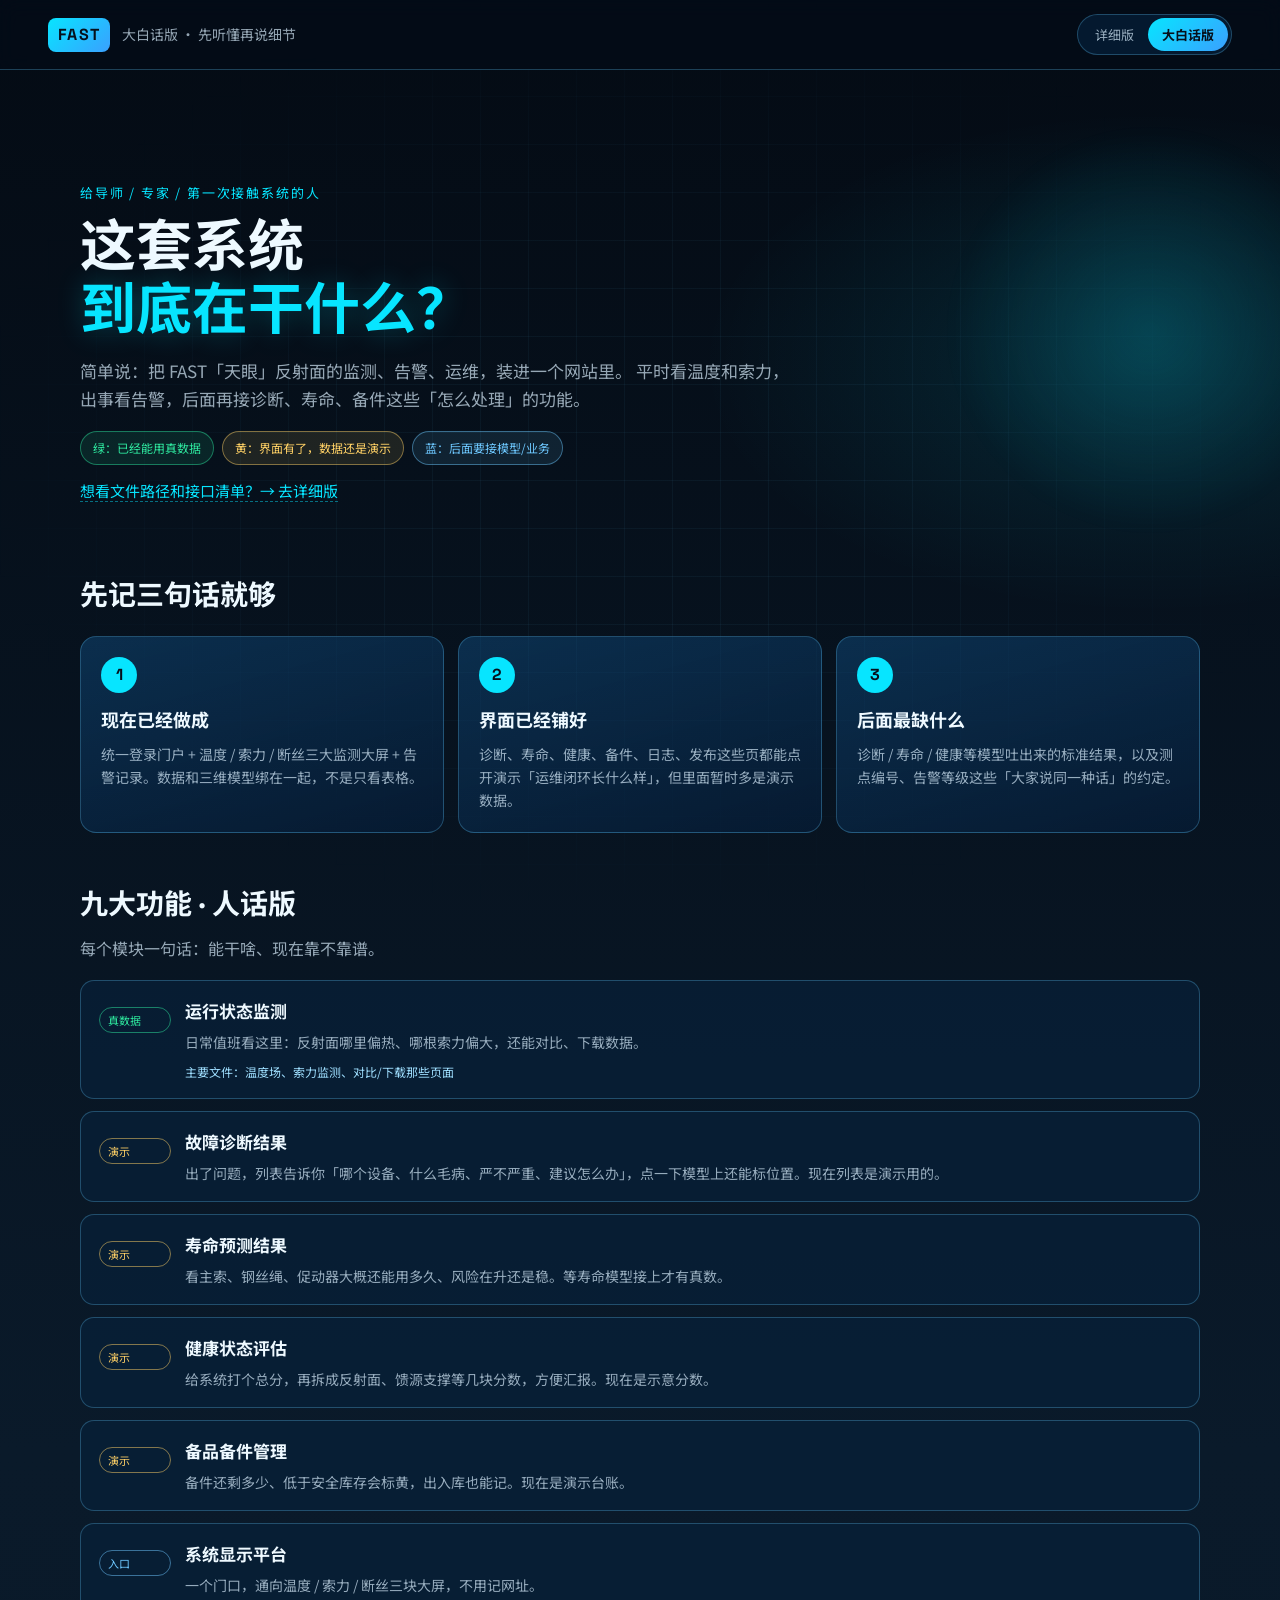
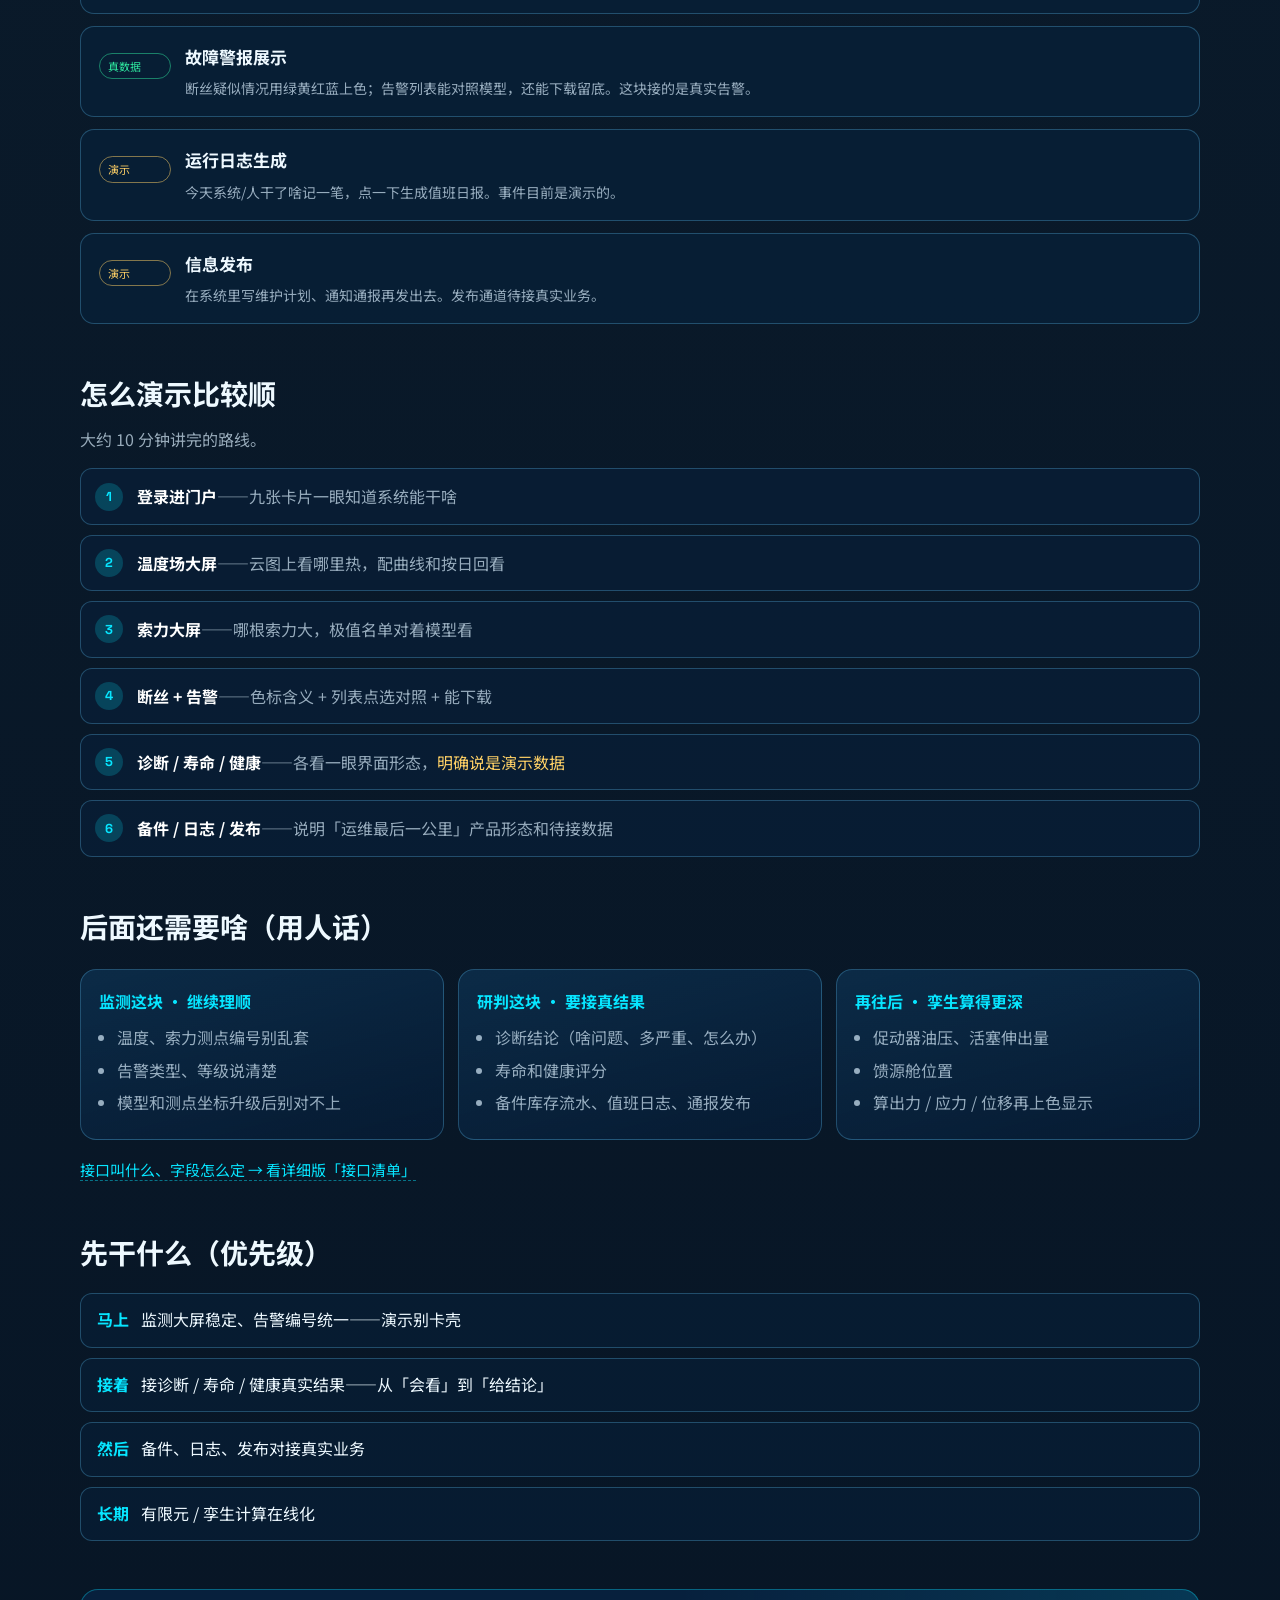
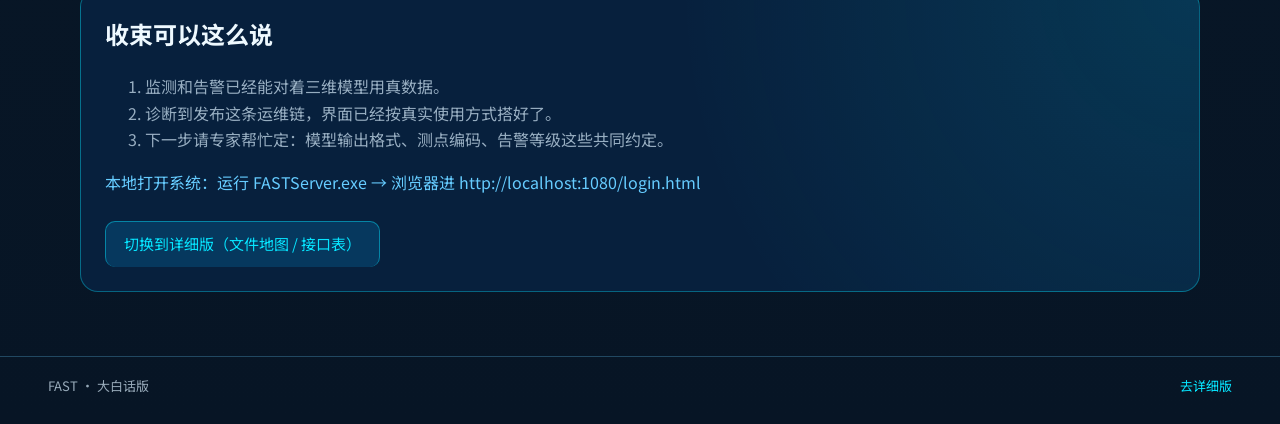
==== plain.html @ cdb6e8ca "Add plain-language guide page with cross-links" ====
<!DOCTYPE html>
<html lang="zh-CN">
<head>
  <meta charset="UTF-8" />
  <meta name="viewport" content="width=device-width, initial-scale=1" />
  <title>FAST系统 · 大白话版</title>
  <meta name="description" content="用大白话讲清楚：这套系统能干什么、哪些是真数据、后面还缺什么" />
  <link rel="preconnect" href="https://fonts.googleapis.com" />
  <link rel="preconnect" href="https://fonts.gstatic.com" crossorigin />
  <link href="https://fonts.googleapis.com/css2?family=Noto+Sans+SC:wght@400;500;700;900&family=Space+Grotesk:wght@500;700&display=swap" rel="stylesheet" />
  <link rel="stylesheet" href="styles.css" />
</head>
<body class="plain-page">
  <div class="bg-grid" aria-hidden="true"></div>
  <div class="bg-glow" aria-hidden="true"></div>

  <header class="top">
    <div class="brand">
      <span class="brand-mark">FAST</span>
      <span class="brand-text">大白话版 · 先听懂再说细节</span>
    </div>
    <div class="version-switch" role="navigation" aria-label="版本切换">
      <a class="vs-btn" href="index.html">详细版</a>
      <a class="vs-btn is-active" href="plain.html">大白话版</a>
    </div>
  </header>

  <main>
    <section class="hero">
      <p class="eyebrow">给导师 / 专家 / 第一次接触系统的人</p>
      <h1>这套系统<span>到底在干什么？</span></h1>
      <p class="lead">
        简单说：把 FAST「天眼」反射面的监测、告警、运维，装进一个网站里。
        平时看温度和索力，出事看告警，后面再接诊断、寿命、备件这些「怎么处理」的功能。
      </p>
      <div class="hero-pills">
        <span class="pill real">绿：已经能用真数据</span>
        <span class="pill demo">黄：界面有了，数据还是演示</span>
        <span class="pill todo">蓝：后面要接模型/业务</span>
      </div>
      <p class="to-detail"><a href="index.html">想看文件路径和接口清单？→ 去详细版</a></p>
    </section>

    <section>
      <div class="sec-head">
        <h2>先记三句话就够</h2>
      </div>
      <div class="plain-steps">
        <article class="plain-card">
          <div class="num">1</div>
          <h3>现在已经做成</h3>
          <p>统一登录门户 + 温度 / 索力 / 断丝三大监测大屏 + 告警记录。数据和三维模型绑在一起，不是只看表格。</p>
        </article>
        <article class="plain-card">
          <div class="num">2</div>
          <h3>界面已经铺好</h3>
          <p>诊断、寿命、健康、备件、日志、发布这些页都能点开演示「运维闭环长什么样」，但里面暂时多是演示数据。</p>
        </article>
        <article class="plain-card">
          <div class="num">3</div>
          <h3>后面最缺什么</h3>
          <p>诊断 / 寿命 / 健康等模型吐出来的标准结果，以及测点编号、告警等级这些「大家说同一种话」的约定。</p>
        </article>
      </div>
    </section>

    <section>
      <div class="sec-head">
        <h2>九大功能 · 人话版</h2>
        <p>每个模块一句话：能干啥、现在靠不靠谱。</p>
      </div>
      <div class="plain-list">
        <div class="plain-row">
          <span class="badge real">真数据</span>
          <div>
            <h3>运行状态监测</h3>
            <p>日常值班看这里：反射面哪里偏热、哪根索力偏大，还能对比、下载数据。</p>
            <p class="hint">主要文件：温度场、索力监测、对比/下载那些页面</p>
          </div>
        </div>
        <div class="plain-row">
          <span class="badge demo">演示</span>
          <div>
            <h3>故障诊断结果</h3>
            <p>出了问题，列表告诉你「哪个设备、什么毛病、严不严重、建议怎么办」，点一下模型上还能标位置。现在列表是演示用的。</p>
          </div>
        </div>
        <div class="plain-row">
          <span class="badge demo">演示</span>
          <div>
            <h3>寿命预测结果</h3>
            <p>看主索、钢丝绳、促动器大概还能用多久、风险在升还是稳。等寿命模型接上才有真数。</p>
          </div>
        </div>
        <div class="plain-row">
          <span class="badge demo">演示</span>
          <div>
            <h3>健康状态评估</h3>
            <p>给系统打个总分，再拆成反射面、馈源支撑等几块分数，方便汇报。现在是示意分数。</p>
          </div>
        </div>
        <div class="plain-row">
          <span class="badge demo">演示</span>
          <div>
            <h3>备品备件管理</h3>
            <p>备件还剩多少、低于安全库存会标黄，出入库也能记。现在是演示台账。</p>
          </div>
        </div>
        <div class="plain-row">
          <span class="badge hub">入口</span>
          <div>
            <h3>系统显示平台</h3>
            <p>一个门口，通向温度 / 索力 / 断丝三块大屏，不用记网址。</p>
          </div>
        </div>
        <div class="plain-row">
          <span class="badge real">真数据</span>
          <div>
            <h3>故障警报展示</h3>
            <p>断丝疑似情况用绿黄红蓝上色；告警列表能对照模型，还能下载留底。这块接的是真实告警。</p>
          </div>
        </div>
        <div class="plain-row">
          <span class="badge demo">演示</span>
          <div>
            <h3>运行日志生成</h3>
            <p>今天系统/人干了啥记一笔，点一下生成值班日报。事件目前是演示的。</p>
          </div>
        </div>
        <div class="plain-row">
          <span class="badge demo">演示</span>
          <div>
            <h3>信息发布</h3>
            <p>在系统里写维护计划、通知通报再发出去。发布通道待接真实业务。</p>
          </div>
        </div>
      </div>
    </section>

    <section>
      <div class="sec-head">
        <h2>怎么演示比较顺</h2>
        <p>大约 10 分钟讲完的路线。</p>
      </div>
      <ol class="plain-flow">
        <li><b>登录进门户</b>——九张卡片一眼知道系统能干啥</li>
        <li><b>温度场大屏</b>——云图上看哪里热，配曲线和按日回看</li>
        <li><b>索力大屏</b>——哪根索力大，极值名单对着模型看</li>
        <li><b>断丝 + 告警</b>——色标含义 + 列表点选对照 + 能下载</li>
        <li><b>诊断 / 寿命 / 健康</b>——各看一眼界面形态，<em>明确说是演示数据</em></li>
        <li><b>备件 / 日志 / 发布</b>——说明「运维最后一公里」产品形态和待接数据</li>
      </ol>
    </section>

    <section>
      <div class="sec-head">
        <h2>后面还需要啥（用人话）</h2>
      </div>
      <div class="triple">
        <article class="card">
          <h3>监测这块 · 继续理顺</h3>
          <ul>
            <li>温度、索力测点编号别乱套</li>
            <li>告警类型、等级说清楚</li>
            <li>模型和测点坐标升级后别对不上</li>
          </ul>
        </article>
        <article class="card">
          <h3>研判这块 · 要接真结果</h3>
          <ul>
            <li>诊断结论（啥问题、多严重、怎么办）</li>
            <li>寿命和健康评分</li>
            <li>备件库存流水、值班日志、通报发布</li>
          </ul>
        </article>
        <article class="card">
          <h3>再往后 · 孪生算得更深</h3>
          <ul>
            <li>促动器油压、活塞伸出量</li>
            <li>馈源舱位置</li>
            <li>算出力 / 应力 / 位移再上色显示</li>
          </ul>
        </article>
      </div>
      <p class="to-detail mid"><a href="index.html#api">接口叫什么、字段怎么定 → 看详细版「接口清单」</a></p>
    </section>

    <section>
      <div class="sec-head">
        <h2>先干什么（优先级）</h2>
      </div>
      <ol class="prio">
        <li><b>马上</b> 监测大屏稳定、告警编号统一——演示别卡壳</li>
        <li><b>接着</b> 接诊断 / 寿命 / 健康真实结果——从「会看」到「给结论」</li>
        <li><b>然后</b> 备件、日志、发布对接真实业务</li>
        <li><b>长期</b> 有限元 / 孪生计算在线化</li>
      </ol>
    </section>

    <section class="closing">
      <h2>收束可以这么说</h2>
      <ol>
        <li>监测和告警已经能对着三维模型用真数据。</li>
        <li>诊断到发布这条运维链，界面已经按真实使用方式搭好了。</li>
        <li>下一步请专家帮忙定：模型输出格式、测点编码、告警等级这些共同约定。</li>
      </ol>
      <p class="foot-note">本地打开系统：运行 FASTServer.exe → 浏览器进 http://localhost:1080/login.html</p>
      <p class="to-detail"><a class="big-link" href="index.html">切换到详细版（文件地图 / 接口表）</a></p>
    </section>
  </main>

  <footer class="site-foot">
    <span>FAST · 大白话版</span>
    <a href="index.html">去详细版</a>
  </footer>
</body>
</html>
---- styles.css ----
:root {
  --bg: #06101c;
  --bg-2: #0a1a2a;
  --panel: rgba(10, 36, 64, 0.72);
  --line: rgba(102, 204, 255, 0.28);
  --cyan: #07e5ff;
  --cyan-dim: #66ccff;
  --title: #eef9ff;
  --muted: rgba(220, 240, 255, 0.68);
  --real: #2ee59d;
  --demo: #ffd166;
  --todo: #6ec8ff;
  --warn: #ff9f43;
  --radius: 16px;
  --font: "Noto Sans SC", "Microsoft YaHei", sans-serif;
  --display: "Space Grotesk", "Noto Sans SC", sans-serif;
}

* { box-sizing: border-box; }
html { scroll-behavior: smooth; }
body {
  margin: 0;
  min-height: 100vh;
  color: var(--title);
  font-family: var(--font);
  background:
    radial-gradient(1200px 600px at 10% -10%, rgba(0, 140, 200, 0.28), transparent 55%),
    radial-gradient(900px 500px at 90% 10%, rgba(7, 229, 255, 0.12), transparent 50%),
    linear-gradient(180deg, #040b14 0%, var(--bg-2) 40%, #071525 100%);
  line-height: 1.65;
}

.bg-grid {
  position: fixed;
  inset: 0;
  pointer-events: none;
  background-image:
    linear-gradient(rgba(102, 204, 255, 0.05) 1px, transparent 1px),
    linear-gradient(90deg, rgba(102, 204, 255, 0.05) 1px, transparent 1px);
  background-size: 48px 48px;
  mask-image: radial-gradient(ellipse at center, black 30%, transparent 75%);
  z-index: 0;
}
.bg-glow {
  position: fixed;
  width: 420px;
  height: 420px;
  right: -80px;
  top: 120px;
  border-radius: 50%;
  background: radial-gradient(circle, rgba(7, 229, 255, 0.16), transparent 68%);
  filter: blur(8px);
  pointer-events: none;
  z-index: 0;
}

.top, main, .site-foot { position: relative; z-index: 1; }

.top {
  display: flex;
  align-items: center;
  justify-content: space-between;
  gap: 16px;
  padding: 14px clamp(16px, 4vw, 48px);
  border-bottom: 1px solid var(--line);
  background: rgba(4, 12, 24, 0.72);
  backdrop-filter: blur(10px);
  position: sticky;
  top: 0;
  z-index: 20;
}
.top-right {
  display: flex;
  flex-direction: column;
  align-items: flex-end;
  gap: 8px;
}
.version-switch {
  display: inline-flex;
  padding: 3px;
  border-radius: 999px;
  border: 1px solid var(--line);
  background: rgba(5, 28, 52, 0.9);
}
.vs-btn {
  text-decoration: none;
  color: var(--muted);
  font-size: 13px;
  padding: 6px 14px;
  border-radius: 999px;
  transition: background 0.15s, color 0.15s;
}
.vs-btn:hover { color: #fff; }
.vs-btn.is-active {
  color: #06101c;
  background: linear-gradient(135deg, #07e5ff, #3aa0ff);
  font-weight: 700;
}
.to-detail {
  margin: 14px 0 0;
  font-size: 15px;
}
.to-detail.mid { margin: 18px 0 0; }
.to-detail a {
  color: var(--cyan);
  text-decoration: none;
  border-bottom: 1px dashed rgba(7, 229, 255, 0.45);
}
.to-detail a:hover { color: #fff; border-bottom-color: #fff; }
.to-detail .big-link {
  display: inline-block;
  margin-top: 12px;
  padding: 10px 18px;
  border-radius: 10px;
  border: 1px solid rgba(7, 229, 255, 0.45);
  background: rgba(7, 118, 181, 0.28);
  border-bottom: none;
}
.site-foot a {
  color: var(--cyan);
  text-decoration: none;
}
.site-foot a:hover { color: #fff; }

/* 大白话版专属 */
.plain-steps {
  display: grid;
  grid-template-columns: repeat(3, minmax(0, 1fr));
  gap: 14px;
  margin-top: 18px;
}
.plain-card {
  padding: 20px;
  border-radius: var(--radius);
  border: 1px solid var(--line);
  background: linear-gradient(165deg, rgba(18, 90, 150, 0.4), rgba(6, 28, 54, 0.75));
}
.plain-card .num {
  width: 36px;
  height: 36px;
  border-radius: 50%;
  display: grid;
  place-items: center;
  font-family: var(--display);
  font-weight: 700;
  color: #06101c;
  background: var(--cyan);
  margin-bottom: 12px;
}
.plain-card h3 { margin: 0 0 8px; font-size: 18px; }
.plain-card p { margin: 0; color: var(--muted); font-size: 14px; }

.plain-list {
  display: grid;
  gap: 12px;
  margin-top: 18px;
}
.plain-row {
  display: grid;
  grid-template-columns: 72px 1fr;
  gap: 14px;
  align-items: start;
  padding: 16px 18px;
  border-radius: 14px;
  border: 1px solid var(--line);
  background: rgba(8, 32, 58, 0.72);
}
.plain-row h3 { margin: 0 0 6px; font-size: 17px; }
.plain-row p { margin: 0; color: var(--muted); font-size: 14px; }
.plain-row .hint {
  margin-top: 8px !important;
  font-size: 12px !important;
  color: #9fdfff !important;
}
.plain-flow {
  margin: 16px 0 0;
  padding: 0;
  list-style: none;
  counter-reset: step;
  display: grid;
  gap: 10px;
}
.plain-flow li {
  position: relative;
  padding: 14px 16px 14px 56px;
  border-radius: 12px;
  border: 1px solid var(--line);
  background: rgba(8, 32, 58, 0.65);
  color: var(--muted);
}
.plain-flow li::before {
  counter-increment: step;
  content: counter(step);
  position: absolute;
  left: 14px;
  top: 50%;
  transform: translateY(-50%);
  width: 28px;
  height: 28px;
  border-radius: 50%;
  display: grid;
  place-items: center;
  background: rgba(7, 229, 255, 0.2);
  color: var(--cyan);
  font-family: var(--display);
  font-weight: 700;
  font-size: 13px;
}
.plain-flow b { color: #fff; }
.plain-flow em { color: var(--demo); font-style: normal; }

@media (max-width: 960px) {
  .plain-steps { grid-template-columns: 1fr; }
  .plain-row { grid-template-columns: 1fr; }
  .top-right { align-items: flex-start; width: 100%; }
}
.brand { display: flex; align-items: baseline; gap: 12px; flex-wrap: wrap; }
.brand-mark {
  font-family: var(--display);
  font-weight: 700;
  letter-spacing: 0.08em;
  color: #06101c;
  background: linear-gradient(135deg, #07e5ff, #3aa0ff);
  padding: 4px 10px;
  border-radius: 8px;
}
.brand-text { color: var(--muted); font-size: 14px; }
.top-nav { display: flex; flex-wrap: wrap; gap: 8px 14px; }
.top-nav a {
  color: var(--cyan-dim);
  text-decoration: none;
  font-size: 14px;
  padding: 4px 0;
  border-bottom: 1px solid transparent;
}
.top-nav a:hover { color: #fff; border-bottom-color: var(--cyan); }

main {
  width: min(1120px, calc(100% - 32px));
  margin: 0 auto;
  padding: 28px 0 64px;
}

.hero {
  padding: 36px 0 20px;
  animation: rise 0.55s ease-out;
}
.eyebrow {
  margin: 0 0 12px;
  color: var(--cyan);
  letter-spacing: 0.14em;
  font-size: 13px;
}
.hero h1 {
  margin: 0;
  font-family: var(--display);
  font-size: clamp(34px, 6vw, 56px);
  line-height: 1.12;
  font-weight: 700;
}
.hero h1 span {
  display: block;
  color: var(--cyan);
  text-shadow: 0 0 28px rgba(7, 229, 255, 0.28);
}
.lead {
  margin: 16px 0 0;
  max-width: 42em;
  color: var(--muted);
  font-size: 17px;
}
.hero-pills { display: flex; flex-wrap: wrap; gap: 8px; margin-top: 18px; }
.pill {
  font-size: 12px;
  padding: 6px 12px;
  border-radius: 999px;
  border: 1px solid;
}
.pill.real { color: var(--real); border-color: rgba(46, 229, 157, 0.45); background: rgba(46, 229, 157, 0.1); }
.pill.demo { color: var(--demo); border-color: rgba(255, 209, 102, 0.45); background: rgba(255, 209, 102, 0.1); }
.pill.todo { color: var(--todo); border-color: rgba(110, 200, 255, 0.45); background: rgba(110, 200, 255, 0.1); }

.stat-row {
  display: grid;
  grid-template-columns: repeat(4, minmax(0, 1fr));
  gap: 12px;
  margin-top: 28px;
}
.stat {
  padding: 16px 18px;
  border-radius: var(--radius);
  border: 1px solid var(--line);
  background: linear-gradient(160deg, rgba(20, 90, 150, 0.4), rgba(6, 28, 54, 0.7));
}
.stat b {
  display: block;
  font-family: var(--display);
  font-size: 24px;
  color: var(--cyan);
}
.stat span { color: var(--muted); font-size: 13px; }

section { margin-top: 48px; scroll-margin-top: 76px; }
.sec-head h2 {
  margin: 0;
  font-size: 28px;
  font-family: var(--display);
}
.sec-head p { margin: 8px 0 0; color: var(--muted); max-width: 52em; }
.sub { margin: 24px 0 12px; color: var(--cyan-dim); font-size: 16px; }

.module-grid {
  display: grid;
  grid-template-columns: repeat(3, minmax(0, 1fr));
  gap: 14px;
  margin-top: 20px;
}
.mod {
  display: block;
  text-decoration: none;
  color: inherit;
  padding: 16px;
  border-radius: var(--radius);
  border: 1px solid var(--line);
  background: var(--panel);
  transition: transform 0.18s, border-color 0.18s, box-shadow 0.18s;
  min-height: 150px;
}
.mod:hover {
  transform: translateY(-3px);
  border-color: rgba(7, 229, 255, 0.55);
  box-shadow: 0 14px 30px rgba(0, 0, 0, 0.28);
}
.mod .idx {
  font-family: var(--display);
  font-size: 12px;
  letter-spacing: 0.12em;
  color: var(--cyan);
}
.mod h3 { margin: 8px 0 6px; font-size: 18px; }
.mod p { margin: 0; color: var(--muted); font-size: 13px; }
.mod .path {
  margin-top: 12px;
  font-size: 12px;
  color: #9fdfff;
  word-break: break-all;
}
.badge {
  display: inline-block;
  margin-top: 10px;
  font-size: 11px;
  padding: 3px 8px;
  border-radius: 999px;
  border: 1px solid;
}
.badge.real { color: var(--real); border-color: rgba(46, 229, 157, 0.5); }
.badge.demo { color: var(--demo); border-color: rgba(255, 209, 102, 0.5); }
.badge.hub { color: var(--todo); border-color: rgba(110, 200, 255, 0.5); }

.table-wrap, .file-table-wrap {
  margin-top: 16px;
  overflow: auto;
  border: 1px solid var(--line);
  border-radius: 14px;
  background: rgba(5, 24, 46, 0.65);
}
table { width: 100%; border-collapse: collapse; font-size: 14px; }
th, td {
  padding: 12px 14px;
  text-align: left;
  border-bottom: 1px solid rgba(102, 204, 255, 0.14);
  vertical-align: top;
}
th { color: var(--cyan-dim); font-weight: 600; white-space: nowrap; }
tr:last-child td { border-bottom: none; }
code {
  font-family: ui-monospace, Consolas, monospace;
  font-size: 0.92em;
  color: #b8f4ff;
  background: rgba(7, 229, 255, 0.08);
  padding: 1px 6px;
  border-radius: 4px;
}
.tag {
  display: inline-block;
  padding: 2px 8px;
  border-radius: 999px;
  font-size: 12px;
  border: 1px solid;
}
.tag.real { color: var(--real); border-color: rgba(46,229,157,.45); }
.tag.warn { color: var(--warn); border-color: rgba(255,159,67,.45); }
.tag.demo { color: var(--demo); border-color: rgba(255,209,102,.45); }

.folder-block { margin-top: 22px; }
.folder-block h3 {
  margin: 0 0 8px;
  font-size: 17px;
  color: #daf9ff;
}

.triple {
  display: grid;
  grid-template-columns: repeat(3, minmax(0, 1fr));
  gap: 14px;
  margin-top: 18px;
}
.card {
  padding: 18px;
  border-radius: var(--radius);
  border: 1px solid var(--line);
  background: linear-gradient(165deg, rgba(18, 80, 130, 0.35), rgba(6, 28, 54, 0.75));
}
.card h3 { margin: 0 0 10px; font-size: 16px; color: var(--cyan); }
.card ul { margin: 0; padding-left: 18px; color: var(--muted); }
.card li { margin: 6px 0; }

.api-grid {
  display: grid;
  grid-template-columns: repeat(2, minmax(0, 1fr));
  gap: 12px;
}
.api-item {
  padding: 14px 16px;
  border-radius: 12px;
  border: 1px solid var(--line);
  background: rgba(8, 32, 58, 0.75);
}
.api-item h4 { margin: 0 0 6px; font-size: 15px; }
.api-item code { display: inline-block; margin: 2px 0; }
.api-item p { margin: 8px 0 0; color: var(--muted); font-size: 13px; }

.callout {
  margin-top: 18px;
  padding: 14px 16px;
  border-left: 3px solid var(--cyan);
  border-radius: 0 10px 10px 0;
  background: rgba(7, 118, 181, 0.18);
  color: var(--muted);
}

.prio {
  margin: 16px 0 0;
  padding: 0;
  list-style: none;
  display: grid;
  gap: 10px;
}
.prio li {
  padding: 12px 16px;
  border-radius: 12px;
  border: 1px solid var(--line);
  background: rgba(8, 32, 58, 0.6);
}
.prio b { color: var(--cyan); margin-right: 8px; font-family: var(--display); }

.closing {
  margin-top: 48px;
  padding: 24px;
  border-radius: 18px;
  border: 1px solid rgba(7, 229, 255, 0.35);
  background:
    radial-gradient(circle at 100% 0%, rgba(7, 229, 255, 0.12), transparent 45%),
    rgba(8, 36, 68, 0.8);
}
.closing h2 { margin-top: 0; }
.closing ol { color: var(--muted); }
.foot-note { color: var(--cyan-dim); margin-bottom: 0; }

.site-foot {
  display: flex;
  justify-content: space-between;
  gap: 12px;
  flex-wrap: wrap;
  padding: 18px clamp(16px, 4vw, 48px) 28px;
  border-top: 1px solid var(--line);
  color: var(--muted);
  font-size: 13px;
}

@keyframes rise {
  from { opacity: 0; transform: translateY(12px); }
  to { opacity: 1; transform: translateY(0); }
}

@media (max-width: 960px) {
  .module-grid, .triple, .stat-row, .api-grid { grid-template-columns: 1fr 1fr; }
  .top { flex-direction: column; align-items: flex-start; }
}
@media (max-width: 640px) {
  .module-grid, .triple, .stat-row, .api-grid { grid-template-columns: 1fr; }
}
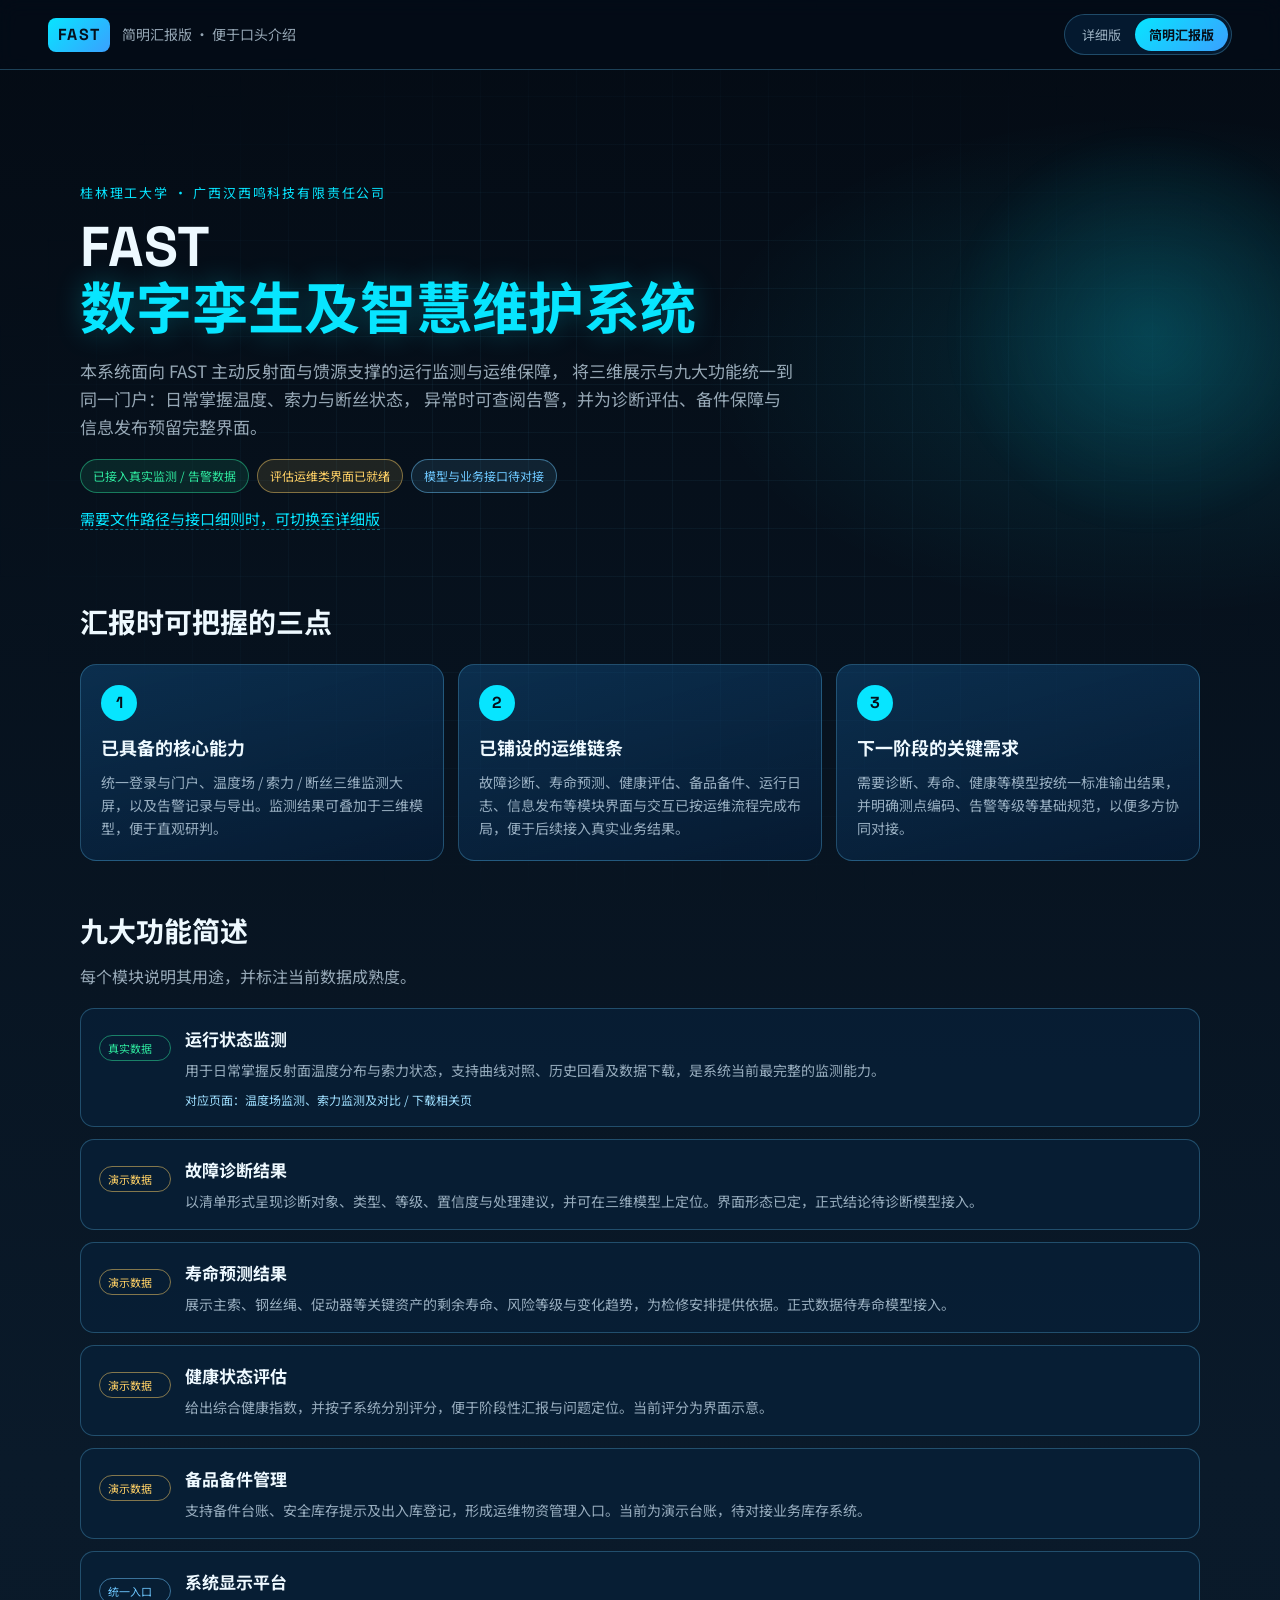
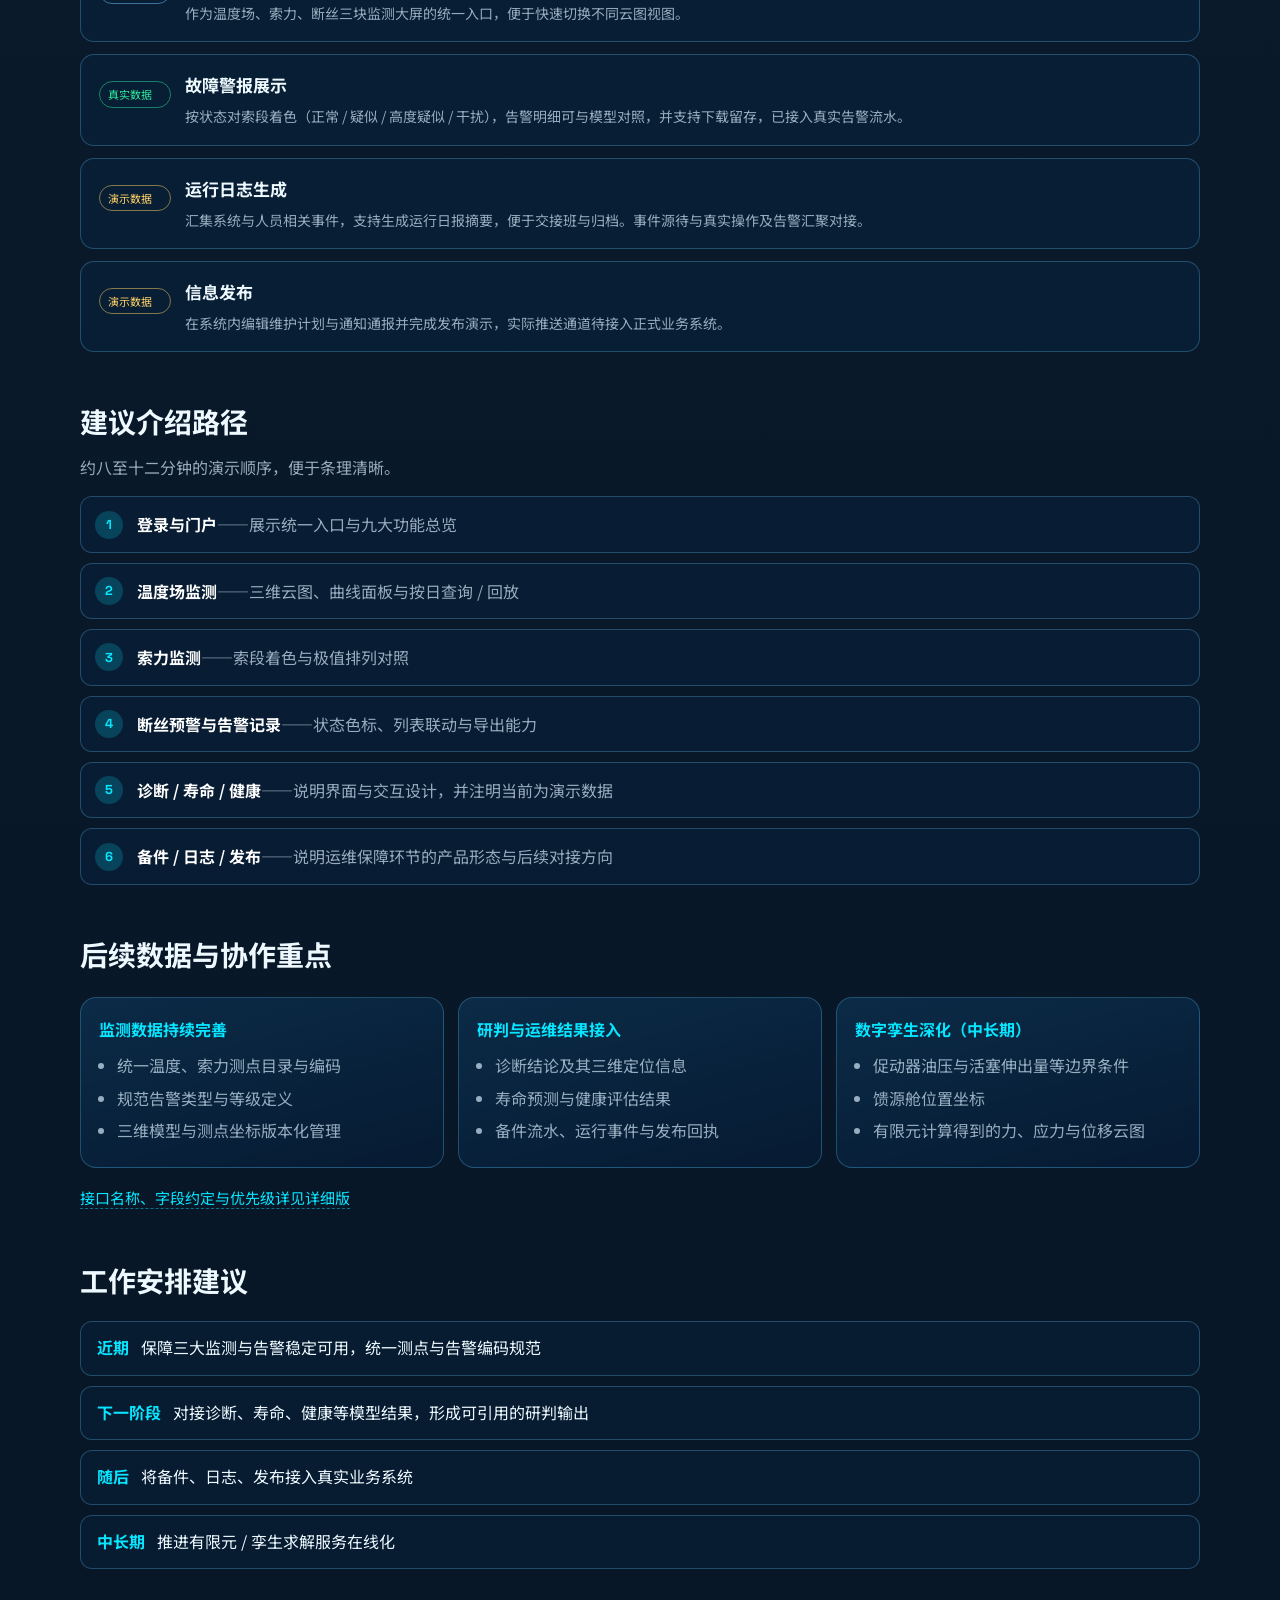
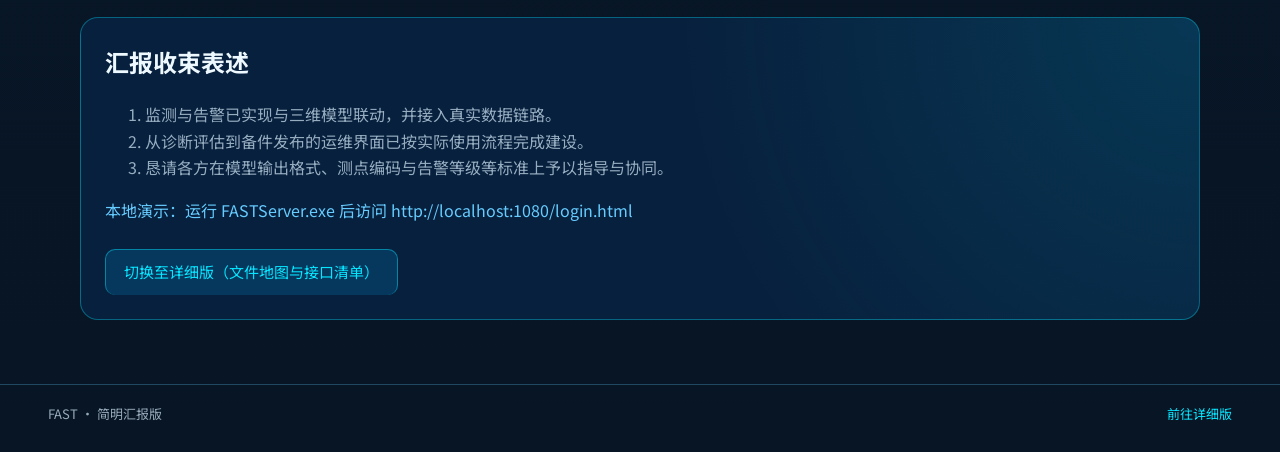
==== commit 8da17d44: "Polish plain page into formal briefing language for leadership" ====
--- a/plain.html
+++ b/plain.html
@@ -3,8 +3,8 @@
 <head>
   <meta charset="UTF-8" />
   <meta name="viewport" content="width=device-width, initial-scale=1" />
-  <title>FAST系统 · 大白话版</title>
-  <meta name="description" content="用大白话讲清楚：这套系统能干什么、哪些是真数据、后面还缺什么" />
+  <title>FAST系统 · 简明汇报版</title>
+  <meta name="description" content="面向汇报的简明说明：系统定位、现有能力、后续需求" />
   <link rel="preconnect" href="https://fonts.googleapis.com" />
   <link rel="preconnect" href="https://fonts.gstatic.com" crossorigin />
   <link href="https://fonts.googleapis.com/css2?family=Noto+Sans+SC:wght@400;500;700;900&family=Space+Grotesk:wght@500;700&display=swap" rel="stylesheet" />
@@ -17,201 +17,202 @@
   <header class="top">
     <div class="brand">
       <span class="brand-mark">FAST</span>
-      <span class="brand-text">大白话版 · 先听懂再说细节</span>
+      <span class="brand-text">简明汇报版 · 便于口头介绍</span>
     </div>
     <div class="version-switch" role="navigation" aria-label="版本切换">
       <a class="vs-btn" href="index.html">详细版</a>
-      <a class="vs-btn is-active" href="plain.html">大白话版</a>
+      <a class="vs-btn is-active" href="plain.html">简明汇报版</a>
     </div>
   </header>
 
   <main>
     <section class="hero">
-      <p class="eyebrow">给导师 / 专家 / 第一次接触系统的人</p>
-      <h1>这套系统<span>到底在干什么？</span></h1>
+      <p class="eyebrow">桂林理工大学 · 广西汉西鸣科技有限责任公司</p>
+      <h1>FAST<span>数字孪生及智慧维护系统</span></h1>
       <p class="lead">
-        简单说：把 FAST「天眼」反射面的监测、告警、运维，装进一个网站里。
-        平时看温度和索力，出事看告警，后面再接诊断、寿命、备件这些「怎么处理」的功能。
+        本系统面向 FAST 主动反射面与馈源支撑的运行监测与运维保障，
+        将三维展示与九大功能统一到同一门户：日常掌握温度、索力与断丝状态，
+        异常时可查阅告警，并为诊断评估、备件保障与信息发布预留完整界面。
       </p>
       <div class="hero-pills">
-        <span class="pill real">绿：已经能用真数据</span>
-        <span class="pill demo">黄：界面有了，数据还是演示</span>
-        <span class="pill todo">蓝：后面要接模型/业务</span>
-      </div>
-      <p class="to-detail"><a href="index.html">想看文件路径和接口清单？→ 去详细版</a></p>
-    </section>
-
-    <section>
-      <div class="sec-head">
-        <h2>先记三句话就够</h2>
+        <span class="pill real">已接入真实监测 / 告警数据</span>
+        <span class="pill demo">评估运维类界面已就绪</span>
+        <span class="pill todo">模型与业务接口待对接</span>
+      </div>
+      <p class="to-detail"><a href="index.html">需要文件路径与接口细则时，可切换至详细版</a></p>
+    </section>
+
+    <section>
+      <div class="sec-head">
+        <h2>汇报时可把握的三点</h2>
       </div>
       <div class="plain-steps">
         <article class="plain-card">
           <div class="num">1</div>
-          <h3>现在已经做成</h3>
-          <p>统一登录门户 + 温度 / 索力 / 断丝三大监测大屏 + 告警记录。数据和三维模型绑在一起，不是只看表格。</p>
+          <h3>已具备的核心能力</h3>
+          <p>统一登录与门户、温度场 / 索力 / 断丝三维监测大屏，以及告警记录与导出。监测结果可叠加于三维模型，便于直观研判。</p>
         </article>
         <article class="plain-card">
           <div class="num">2</div>
-          <h3>界面已经铺好</h3>
-          <p>诊断、寿命、健康、备件、日志、发布这些页都能点开演示「运维闭环长什么样」，但里面暂时多是演示数据。</p>
+          <h3>已铺设的运维链条</h3>
+          <p>故障诊断、寿命预测、健康评估、备品备件、运行日志、信息发布等模块界面与交互已按运维流程完成布局，便于后续接入真实业务结果。</p>
         </article>
         <article class="plain-card">
           <div class="num">3</div>
-          <h3>后面最缺什么</h3>
-          <p>诊断 / 寿命 / 健康等模型吐出来的标准结果，以及测点编号、告警等级这些「大家说同一种话」的约定。</p>
-        </article>
-      </div>
-    </section>
-
-    <section>
-      <div class="sec-head">
-        <h2>九大功能 · 人话版</h2>
-        <p>每个模块一句话：能干啥、现在靠不靠谱。</p>
+          <h3>下一阶段的关键需求</h3>
+          <p>需要诊断、寿命、健康等模型按统一标准输出结果，并明确测点编码、告警等级等基础规范，以便多方协同对接。</p>
+        </article>
+      </div>
+    </section>
+
+    <section>
+      <div class="sec-head">
+        <h2>九大功能简述</h2>
+        <p>每个模块说明其用途，并标注当前数据成熟度。</p>
       </div>
       <div class="plain-list">
         <div class="plain-row">
-          <span class="badge real">真数据</span>
+          <span class="badge real">真实数据</span>
           <div>
             <h3>运行状态监测</h3>
-            <p>日常值班看这里：反射面哪里偏热、哪根索力偏大，还能对比、下载数据。</p>
-            <p class="hint">主要文件：温度场、索力监测、对比/下载那些页面</p>
-          </div>
-        </div>
-        <div class="plain-row">
-          <span class="badge demo">演示</span>
+            <p>用于日常掌握反射面温度分布与索力状态，支持曲线对照、历史回看及数据下载，是系统当前最完整的监测能力。</p>
+            <p class="hint">对应页面：温度场监测、索力监测及对比 / 下载相关页</p>
+          </div>
+        </div>
+        <div class="plain-row">
+          <span class="badge demo">演示数据</span>
           <div>
             <h3>故障诊断结果</h3>
-            <p>出了问题，列表告诉你「哪个设备、什么毛病、严不严重、建议怎么办」，点一下模型上还能标位置。现在列表是演示用的。</p>
-          </div>
-        </div>
-        <div class="plain-row">
-          <span class="badge demo">演示</span>
+            <p>以清单形式呈现诊断对象、类型、等级、置信度与处理建议，并可在三维模型上定位。界面形态已定，正式结论待诊断模型接入。</p>
+          </div>
+        </div>
+        <div class="plain-row">
+          <span class="badge demo">演示数据</span>
           <div>
             <h3>寿命预测结果</h3>
-            <p>看主索、钢丝绳、促动器大概还能用多久、风险在升还是稳。等寿命模型接上才有真数。</p>
-          </div>
-        </div>
-        <div class="plain-row">
-          <span class="badge demo">演示</span>
+            <p>展示主索、钢丝绳、促动器等关键资产的剩余寿命、风险等级与变化趋势，为检修安排提供依据。正式数据待寿命模型接入。</p>
+          </div>
+        </div>
+        <div class="plain-row">
+          <span class="badge demo">演示数据</span>
           <div>
             <h3>健康状态评估</h3>
-            <p>给系统打个总分，再拆成反射面、馈源支撑等几块分数，方便汇报。现在是示意分数。</p>
-          </div>
-        </div>
-        <div class="plain-row">
-          <span class="badge demo">演示</span>
+            <p>给出综合健康指数，并按子系统分别评分，便于阶段性汇报与问题定位。当前评分为界面示意。</p>
+          </div>
+        </div>
+        <div class="plain-row">
+          <span class="badge demo">演示数据</span>
           <div>
             <h3>备品备件管理</h3>
-            <p>备件还剩多少、低于安全库存会标黄，出入库也能记。现在是演示台账。</p>
-          </div>
-        </div>
-        <div class="plain-row">
-          <span class="badge hub">入口</span>
+            <p>支持备件台账、安全库存提示及出入库登记，形成运维物资管理入口。当前为演示台账，待对接业务库存系统。</p>
+          </div>
+        </div>
+        <div class="plain-row">
+          <span class="badge hub">统一入口</span>
           <div>
             <h3>系统显示平台</h3>
-            <p>一个门口，通向温度 / 索力 / 断丝三块大屏，不用记网址。</p>
-          </div>
-        </div>
-        <div class="plain-row">
-          <span class="badge real">真数据</span>
+            <p>作为温度场、索力、断丝三块监测大屏的统一入口，便于快速切换不同云图视图。</p>
+          </div>
+        </div>
+        <div class="plain-row">
+          <span class="badge real">真实数据</span>
           <div>
             <h3>故障警报展示</h3>
-            <p>断丝疑似情况用绿黄红蓝上色；告警列表能对照模型，还能下载留底。这块接的是真实告警。</p>
-          </div>
-        </div>
-        <div class="plain-row">
-          <span class="badge demo">演示</span>
+            <p>按状态对索段着色（正常 / 疑似 / 高度疑似 / 干扰），告警明细可与模型对照，并支持下载留存，已接入真实告警流水。</p>
+          </div>
+        </div>
+        <div class="plain-row">
+          <span class="badge demo">演示数据</span>
           <div>
             <h3>运行日志生成</h3>
-            <p>今天系统/人干了啥记一笔，点一下生成值班日报。事件目前是演示的。</p>
-          </div>
-        </div>
-        <div class="plain-row">
-          <span class="badge demo">演示</span>
+            <p>汇集系统与人员相关事件，支持生成运行日报摘要，便于交接班与归档。事件源待与真实操作及告警汇聚对接。</p>
+          </div>
+        </div>
+        <div class="plain-row">
+          <span class="badge demo">演示数据</span>
           <div>
             <h3>信息发布</h3>
-            <p>在系统里写维护计划、通知通报再发出去。发布通道待接真实业务。</p>
-          </div>
-        </div>
-      </div>
-    </section>
-
-    <section>
-      <div class="sec-head">
-        <h2>怎么演示比较顺</h2>
-        <p>大约 10 分钟讲完的路线。</p>
+            <p>在系统内编辑维护计划与通知通报并完成发布演示，实际推送通道待接入正式业务系统。</p>
+          </div>
+        </div>
+      </div>
+    </section>
+
+    <section>
+      <div class="sec-head">
+        <h2>建议介绍路径</h2>
+        <p>约八至十二分钟的演示顺序，便于条理清晰。</p>
       </div>
       <ol class="plain-flow">
-        <li><b>登录进门户</b>——九张卡片一眼知道系统能干啥</li>
-        <li><b>温度场大屏</b>——云图上看哪里热，配曲线和按日回看</li>
-        <li><b>索力大屏</b>——哪根索力大，极值名单对着模型看</li>
-        <li><b>断丝 + 告警</b>——色标含义 + 列表点选对照 + 能下载</li>
-        <li><b>诊断 / 寿命 / 健康</b>——各看一眼界面形态，<em>明确说是演示数据</em></li>
-        <li><b>备件 / 日志 / 发布</b>——说明「运维最后一公里」产品形态和待接数据</li>
+        <li><b>登录与门户</b>——展示统一入口与九大功能总览</li>
+        <li><b>温度场监测</b>——三维云图、曲线面板与按日查询 / 回放</li>
+        <li><b>索力监测</b>——索段着色与极值排列对照</li>
+        <li><b>断丝预警与告警记录</b>——状态色标、列表联动与导出能力</li>
+        <li><b>诊断 / 寿命 / 健康</b>——说明界面与交互设计，并注明当前为演示数据</li>
+        <li><b>备件 / 日志 / 发布</b>——说明运维保障环节的产品形态与后续对接方向</li>
       </ol>
     </section>
 
     <section>
       <div class="sec-head">
-        <h2>后面还需要啥（用人话）</h2>
+        <h2>后续数据与协作重点</h2>
       </div>
       <div class="triple">
         <article class="card">
-          <h3>监测这块 · 继续理顺</h3>
+          <h3>监测数据持续完善</h3>
           <ul>
-            <li>温度、索力测点编号别乱套</li>
-            <li>告警类型、等级说清楚</li>
-            <li>模型和测点坐标升级后别对不上</li>
+            <li>统一温度、索力测点目录与编码</li>
+            <li>规范告警类型与等级定义</li>
+            <li>三维模型与测点坐标版本化管理</li>
           </ul>
         </article>
         <article class="card">
-          <h3>研判这块 · 要接真结果</h3>
+          <h3>研判与运维结果接入</h3>
           <ul>
-            <li>诊断结论（啥问题、多严重、怎么办）</li>
-            <li>寿命和健康评分</li>
-            <li>备件库存流水、值班日志、通报发布</li>
+            <li>诊断结论及其三维定位信息</li>
+            <li>寿命预测与健康评估结果</li>
+            <li>备件流水、运行事件与发布回执</li>
           </ul>
         </article>
         <article class="card">
-          <h3>再往后 · 孪生算得更深</h3>
+          <h3>数字孪生深化（中长期）</h3>
           <ul>
-            <li>促动器油压、活塞伸出量</li>
-            <li>馈源舱位置</li>
-            <li>算出力 / 应力 / 位移再上色显示</li>
+            <li>促动器油压与活塞伸出量等边界条件</li>
+            <li>馈源舱位置坐标</li>
+            <li>有限元计算得到的力、应力与位移云图</li>
           </ul>
         </article>
       </div>
-      <p class="to-detail mid"><a href="index.html#api">接口叫什么、字段怎么定 → 看详细版「接口清单」</a></p>
-    </section>
-
-    <section>
-      <div class="sec-head">
-        <h2>先干什么（优先级）</h2>
+      <p class="to-detail mid"><a href="index.html#api">接口名称、字段约定与优先级详见详细版</a></p>
+    </section>
+
+    <section>
+      <div class="sec-head">
+        <h2>工作安排建议</h2>
       </div>
       <ol class="prio">
-        <li><b>马上</b> 监测大屏稳定、告警编号统一——演示别卡壳</li>
-        <li><b>接着</b> 接诊断 / 寿命 / 健康真实结果——从「会看」到「给结论」</li>
-        <li><b>然后</b> 备件、日志、发布对接真实业务</li>
-        <li><b>长期</b> 有限元 / 孪生计算在线化</li>
+        <li><b>近期</b> 保障三大监测与告警稳定可用，统一测点与告警编码规范</li>
+        <li><b>下一阶段</b> 对接诊断、寿命、健康等模型结果，形成可引用的研判输出</li>
+        <li><b>随后</b> 将备件、日志、发布接入真实业务系统</li>
+        <li><b>中长期</b> 推进有限元 / 孪生求解服务在线化</li>
       </ol>
     </section>
 
     <section class="closing">
-      <h2>收束可以这么说</h2>
+      <h2>汇报收束表述</h2>
       <ol>
-        <li>监测和告警已经能对着三维模型用真数据。</li>
-        <li>诊断到发布这条运维链，界面已经按真实使用方式搭好了。</li>
-        <li>下一步请专家帮忙定：模型输出格式、测点编码、告警等级这些共同约定。</li>
+        <li>监测与告警已实现与三维模型联动，并接入真实数据链路。</li>
+        <li>从诊断评估到备件发布的运维界面已按实际使用流程完成建设。</li>
+        <li>恳请各方在模型输出格式、测点编码与告警等级等标准上予以指导与协同。</li>
       </ol>
-      <p class="foot-note">本地打开系统：运行 FASTServer.exe → 浏览器进 http://localhost:1080/login.html</p>
-      <p class="to-detail"><a class="big-link" href="index.html">切换到详细版（文件地图 / 接口表）</a></p>
+      <p class="foot-note">本地演示：运行 FASTServer.exe 后访问 http://localhost:1080/login.html</p>
+      <p class="to-detail"><a class="big-link" href="index.html">切换至详细版（文件地图与接口清单）</a></p>
     </section>
   </main>
 
   <footer class="site-foot">
-    <span>FAST · 大白话版</span>
-    <a href="index.html">去详细版</a>
+    <span>FAST · 简明汇报版</span>
+    <a href="index.html">前往详细版</a>
   </footer>
 </body>
 </html>
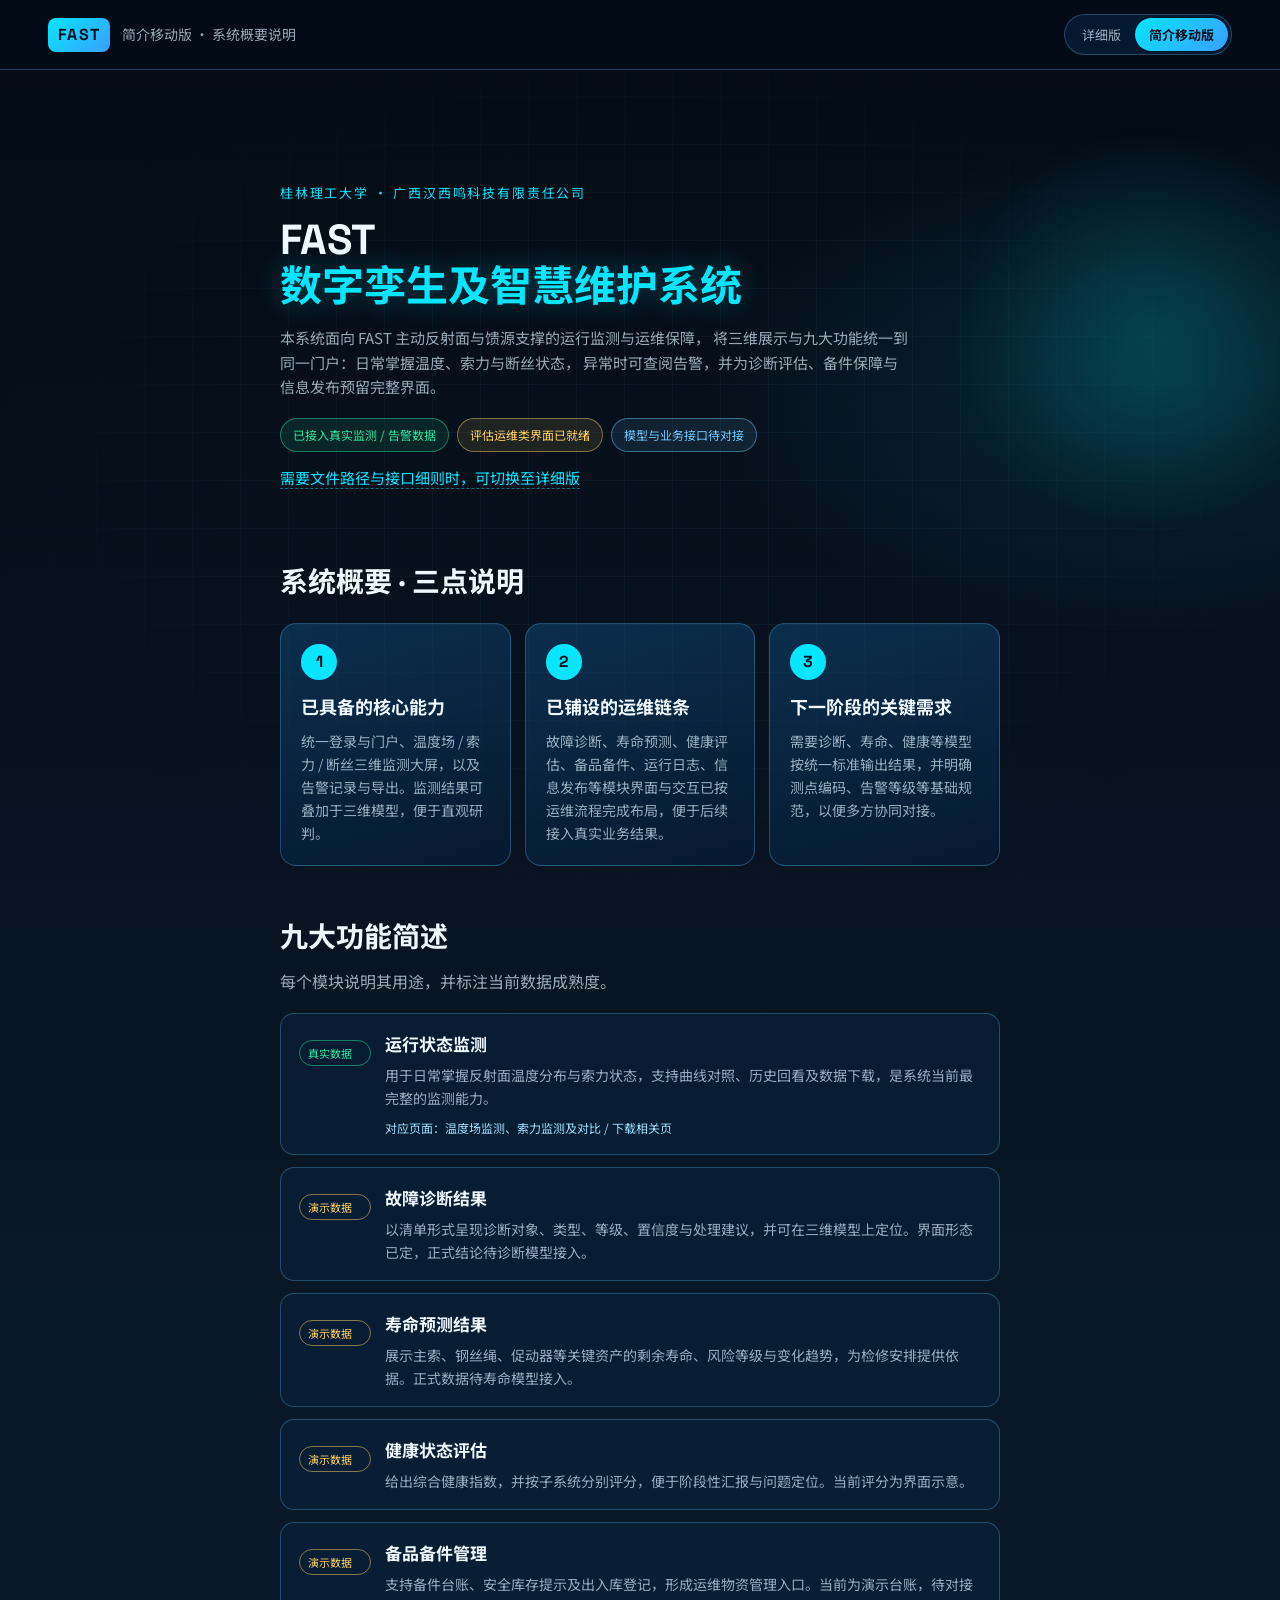
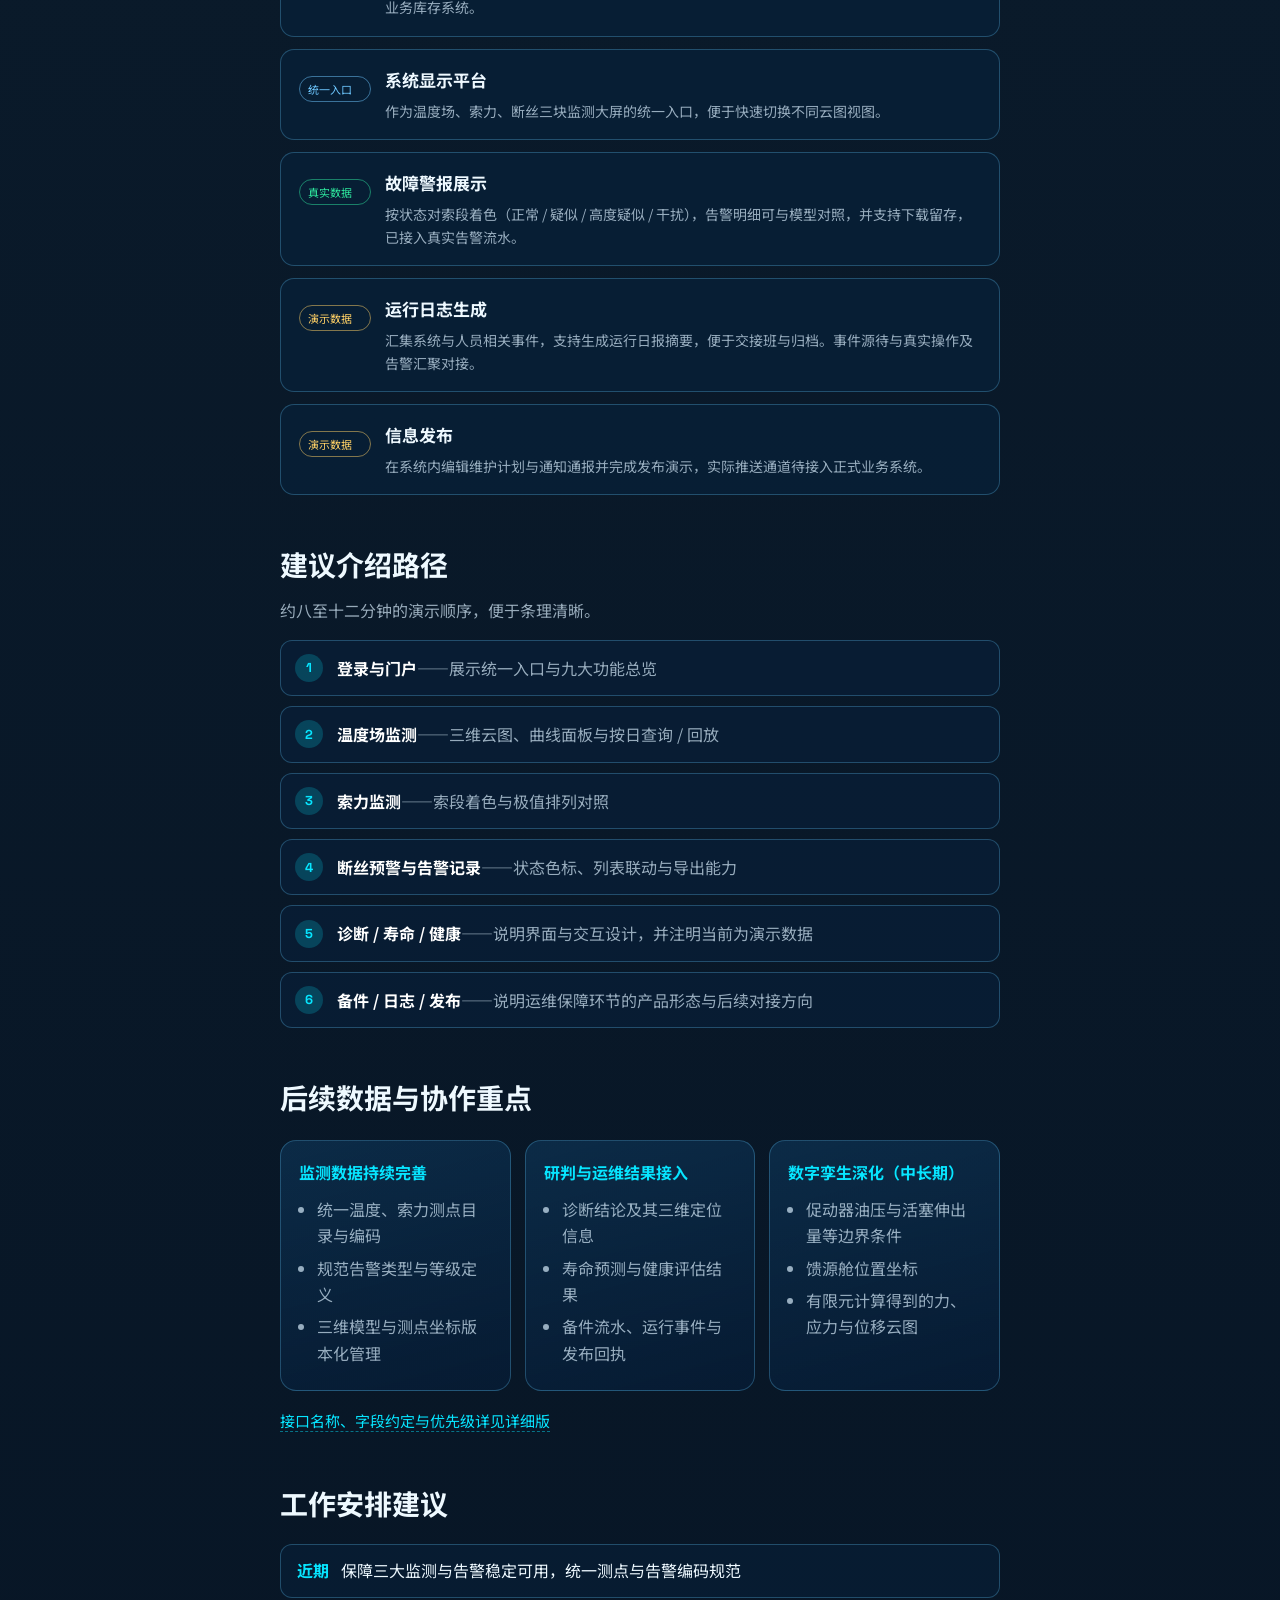
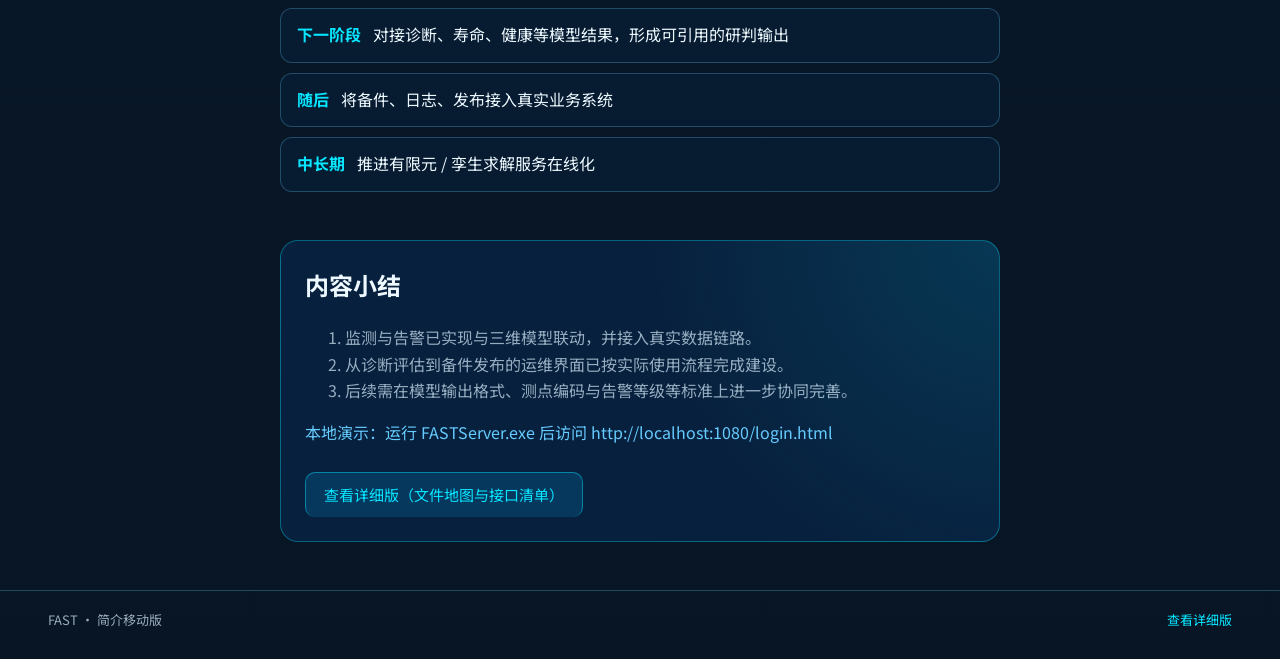
==== commit f91992f4: "Rename to mobile brief edition and polish wording" ====
--- a/plain.html
+++ b/plain.html
@@ -3,8 +3,8 @@
 <head>
   <meta charset="UTF-8" />
   <meta name="viewport" content="width=device-width, initial-scale=1" />
-  <title>FAST系统 · 简明汇报版</title>
-  <meta name="description" content="面向汇报的简明说明：系统定位、现有能力、后续需求" />
+  <title>FAST系统 · 简介移动版</title>
+  <meta name="description" content="系统简介（移动端友好）：定位、现有能力、后续需求" />
   <link rel="preconnect" href="https://fonts.googleapis.com" />
   <link rel="preconnect" href="https://fonts.gstatic.com" crossorigin />
   <link href="https://fonts.googleapis.com/css2?family=Noto+Sans+SC:wght@400;500;700;900&family=Space+Grotesk:wght@500;700&display=swap" rel="stylesheet" />
@@ -17,11 +17,11 @@
   <header class="top">
     <div class="brand">
       <span class="brand-mark">FAST</span>
-      <span class="brand-text">简明汇报版 · 便于口头介绍</span>
+      <span class="brand-text">简介移动版 · 系统概要说明</span>
     </div>
     <div class="version-switch" role="navigation" aria-label="版本切换">
       <a class="vs-btn" href="index.html">详细版</a>
-      <a class="vs-btn is-active" href="plain.html">简明汇报版</a>
+      <a class="vs-btn is-active" href="plain.html">简介移动版</a>
     </div>
   </header>
 
@@ -44,7 +44,7 @@
 
     <section>
       <div class="sec-head">
-        <h2>汇报时可把握的三点</h2>
+        <h2>系统概要 · 三点说明</h2>
       </div>
       <div class="plain-steps">
         <article class="plain-card">
@@ -199,20 +199,20 @@
     </section>
 
     <section class="closing">
-      <h2>汇报收束表述</h2>
+      <h2>内容小结</h2>
       <ol>
         <li>监测与告警已实现与三维模型联动，并接入真实数据链路。</li>
         <li>从诊断评估到备件发布的运维界面已按实际使用流程完成建设。</li>
-        <li>恳请各方在模型输出格式、测点编码与告警等级等标准上予以指导与协同。</li>
+        <li>后续需在模型输出格式、测点编码与告警等级等标准上进一步协同完善。</li>
       </ol>
       <p class="foot-note">本地演示：运行 FASTServer.exe 后访问 http://localhost:1080/login.html</p>
-      <p class="to-detail"><a class="big-link" href="index.html">切换至详细版（文件地图与接口清单）</a></p>
+      <p class="to-detail"><a class="big-link" href="index.html">查看详细版（文件地图与接口清单）</a></p>
     </section>
   </main>
 
   <footer class="site-foot">
-    <span>FAST · 简明汇报版</span>
-    <a href="index.html">前往详细版</a>
+    <span>FAST · 简介移动版</span>
+    <a href="index.html">查看详细版</a>
   </footer>
 </body>
 </html>
--- a/styles.css
+++ b/styles.css
@@ -122,7 +122,18 @@
 }
 .site-foot a:hover { color: #fff; }
 
-/* 大白话版专属 */
+/* 简介移动版专属 */
+body.plain-page main {
+  width: min(720px, calc(100% - 28px));
+  padding-bottom: 48px;
+}
+body.plain-page .hero h1 {
+  font-size: clamp(28px, 8vw, 42px);
+}
+body.plain-page .lead {
+  font-size: 15px;
+}
+body.plain-page .top-nav { display: none; }
 .plain-steps {
   display: grid;
   grid-template-columns: repeat(3, minmax(0, 1fr));
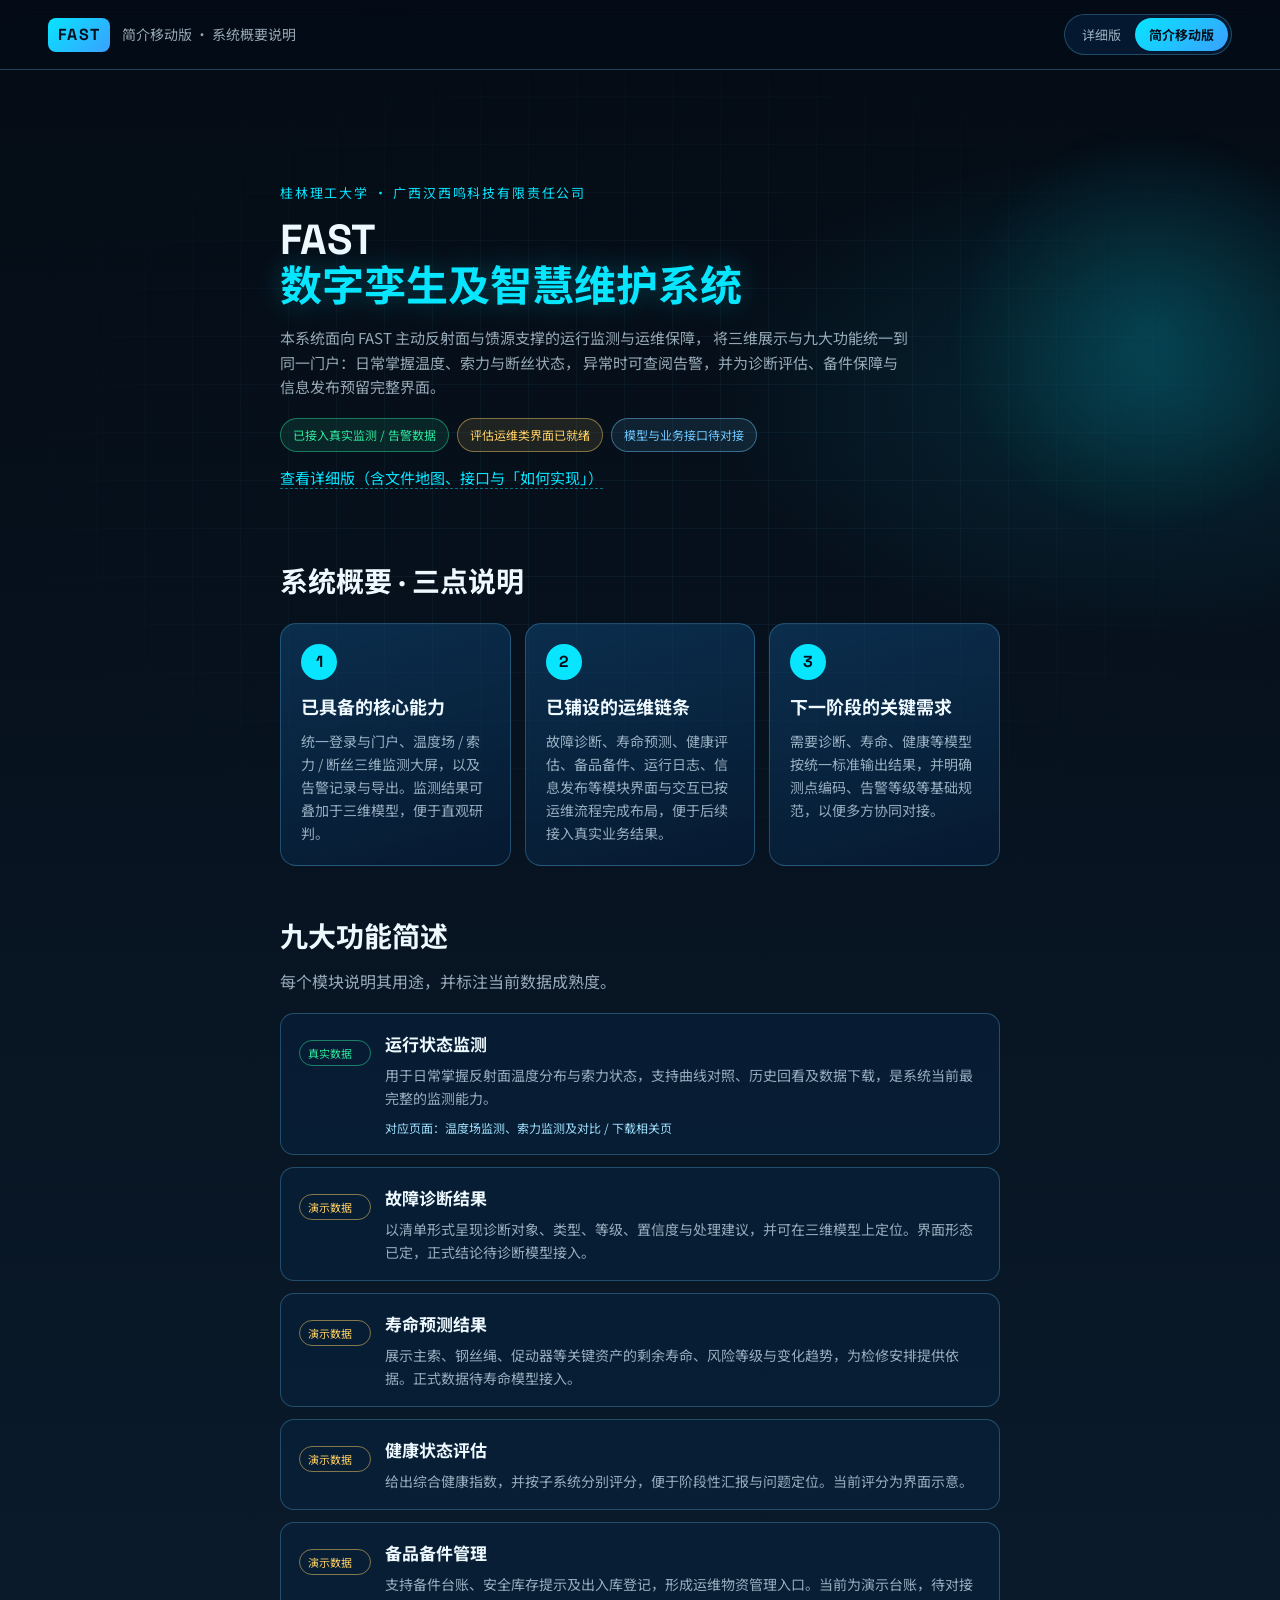
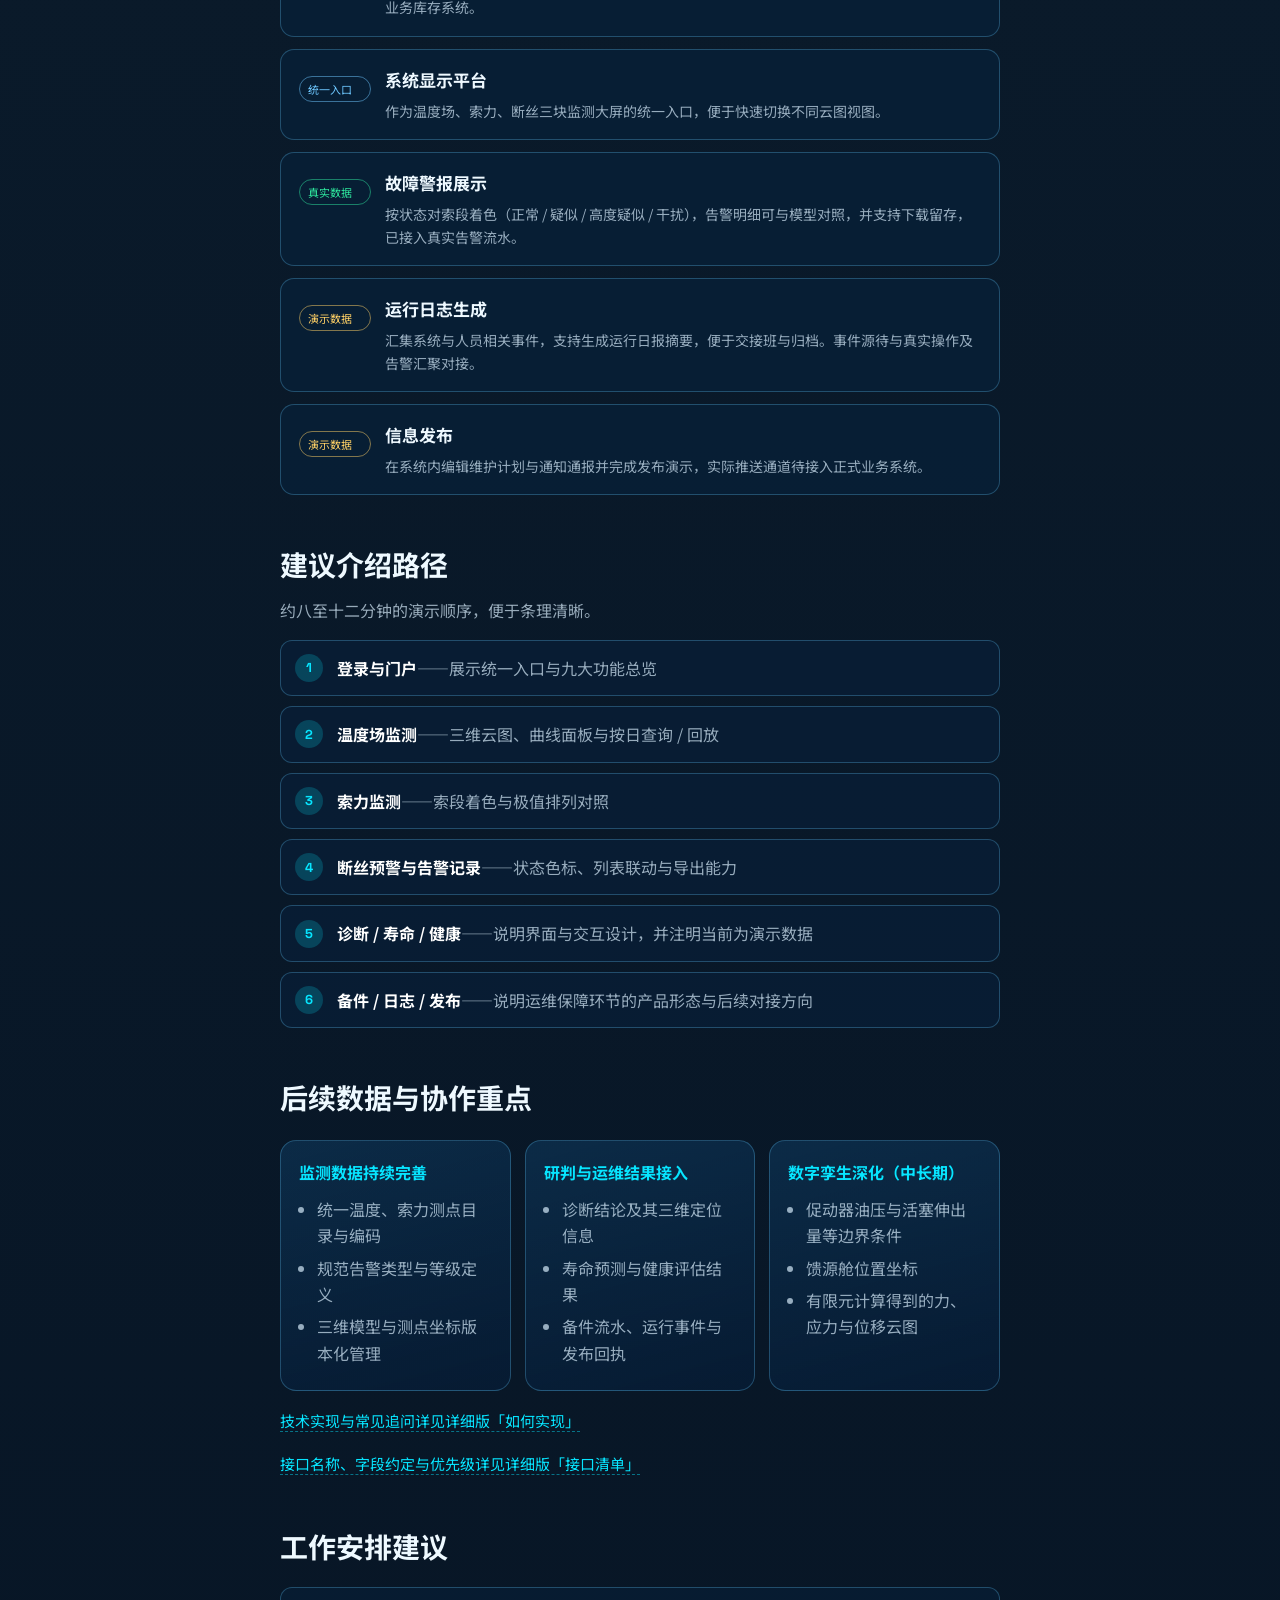
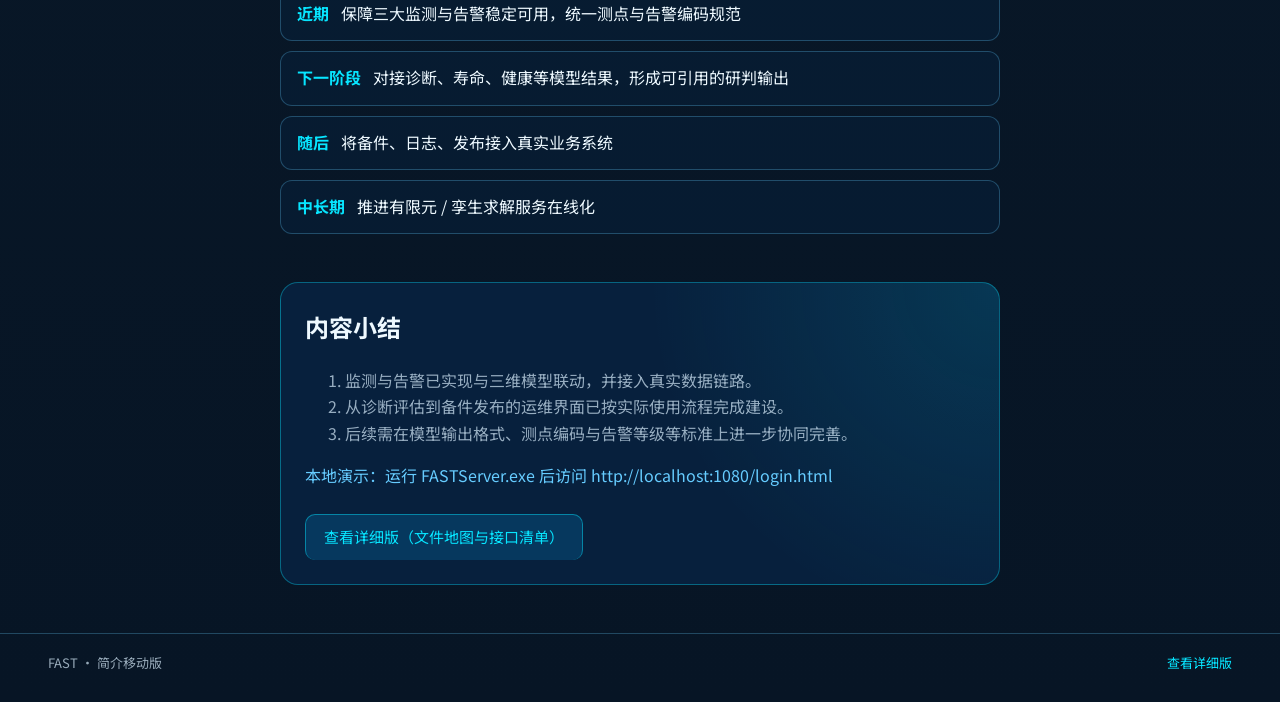
==== commit 4d40db53: "Add how-it-works section for expert Q and A on detail page" ====
--- a/plain.html
+++ b/plain.html
@@ -39,7 +39,7 @@
         <span class="pill demo">评估运维类界面已就绪</span>
         <span class="pill todo">模型与业务接口待对接</span>
       </div>
-      <p class="to-detail"><a href="index.html">需要文件路径与接口细则时，可切换至详细版</a></p>
+      <p class="to-detail"><a href="index.html">查看详细版（含文件地图、接口与「如何实现」）</a></p>
     </section>
 
     <section>
@@ -183,7 +183,8 @@
           </ul>
         </article>
       </div>
-      <p class="to-detail mid"><a href="index.html#api">接口名称、字段约定与优先级详见详细版</a></p>
+      <p class="to-detail mid"><a href="index.html#how">技术实现与常见追问详见详细版「如何实现」</a></p>
+      <p class="to-detail mid"><a href="index.html#api">接口名称、字段约定与优先级详见详细版「接口清单」</a></p>
     </section>
 
     <section>
--- a/styles.css
+++ b/styles.css
@@ -450,6 +450,93 @@
   color: var(--muted);
 }
 
+.arch-box {
+  margin-top: 18px;
+  padding: 18px 20px;
+  border-radius: var(--radius);
+  border: 1px solid rgba(7, 229, 255, 0.35);
+  background:
+    radial-gradient(circle at 0% 0%, rgba(7, 229, 255, 0.12), transparent 50%),
+    rgba(8, 36, 68, 0.75);
+}
+.arch-box h3 { margin: 0 0 8px; color: var(--cyan); font-size: 16px; }
+.arch-box > p { margin: 0; color: var(--muted); }
+.arch-flow {
+  display: flex;
+  flex-wrap: wrap;
+  gap: 8px;
+  align-items: center;
+  margin-top: 14px;
+}
+.arch-flow > span:not(.arrow) {
+  padding: 8px 12px;
+  border-radius: 10px;
+  border: 1px solid var(--line);
+  background: rgba(5, 28, 52, 0.9);
+  font-size: 13px;
+}
+.arch-flow .arrow { color: var(--cyan); font-family: var(--display); }
+
+.howto-grid {
+  display: grid;
+  grid-template-columns: repeat(2, minmax(0, 1fr));
+  gap: 14px;
+  margin-top: 16px;
+}
+.howto-card {
+  padding: 16px 18px;
+  border-radius: var(--radius);
+  border: 1px solid var(--line);
+  background: rgba(8, 32, 58, 0.75);
+}
+.howto-card h3 { margin: 0 0 10px; font-size: 16px; }
+.howto-card p { margin: 0 0 8px; color: var(--muted); font-size: 13.5px; }
+.howto-card p:last-child { margin-bottom: 0; }
+.howto-card .q {
+  margin-top: 10px;
+  padding-top: 10px;
+  border-top: 1px dashed rgba(102, 204, 255, 0.22);
+  color: rgba(220, 240, 255, 0.78);
+}
+.howto-card b { color: #daf9ff; }
+
+.qa-block {
+  margin-top: 20px;
+  padding: 16px 18px;
+  border-radius: var(--radius);
+  border: 1px solid var(--line);
+  background: rgba(5, 24, 46, 0.7);
+}
+.qa-block h3 { margin: 0 0 12px; font-size: 16px; color: var(--cyan-dim); }
+.qa-block details {
+  border-bottom: 1px solid rgba(102, 204, 255, 0.12);
+  padding: 10px 0;
+}
+.qa-block details:last-child { border-bottom: none; }
+.qa-block summary {
+  cursor: pointer;
+  color: #eef9ff;
+  font-weight: 600;
+  list-style: none;
+}
+.qa-block summary::-webkit-details-marker { display: none; }
+.qa-block summary::before {
+  content: "+ ";
+  color: var(--cyan);
+  font-family: var(--display);
+}
+.qa-block details[open] summary::before { content: "− "; }
+.qa-block details p {
+  margin: 8px 0 4px;
+  color: var(--muted);
+  font-size: 14px;
+  padding-left: 18px;
+}
+
+@media (max-width: 960px) {
+  .howto-grid { grid-template-columns: 1fr; }
+}
+
 .prio {
   margin: 16px 0 0;
   padding: 0;
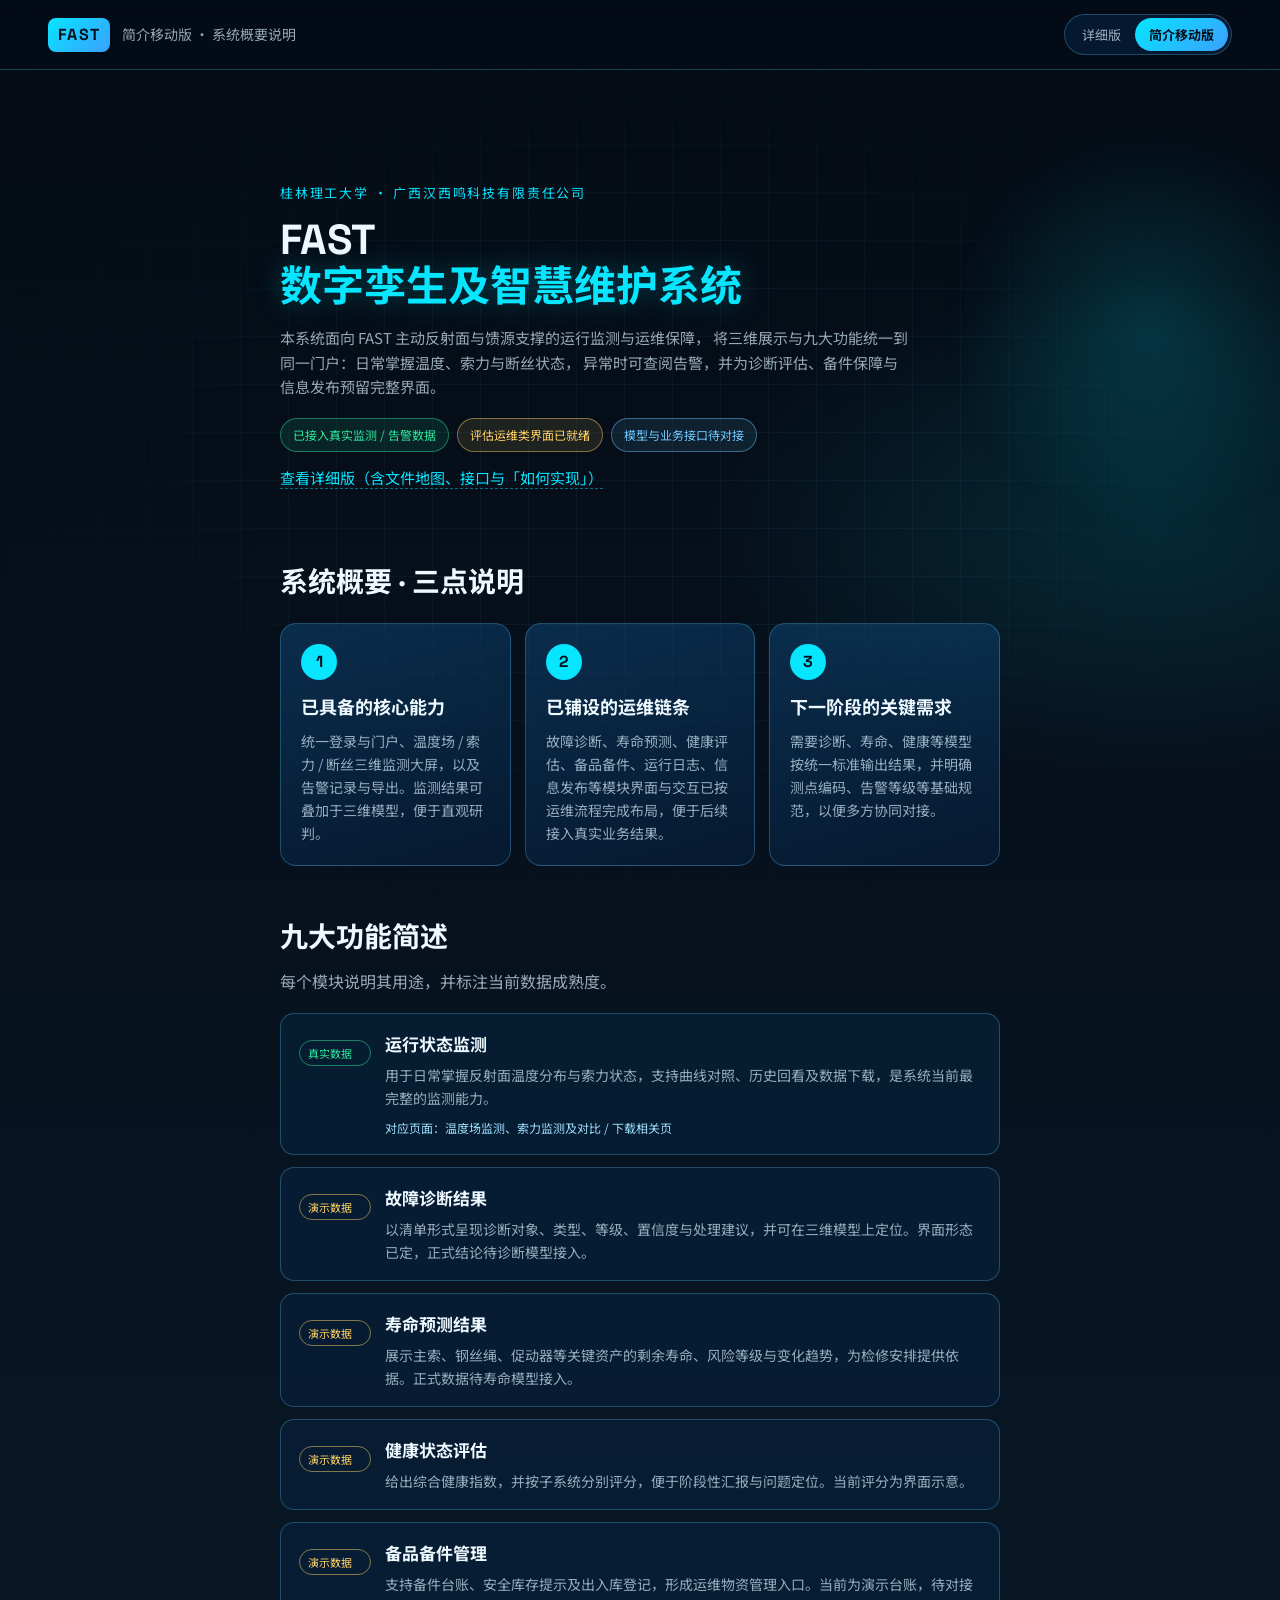
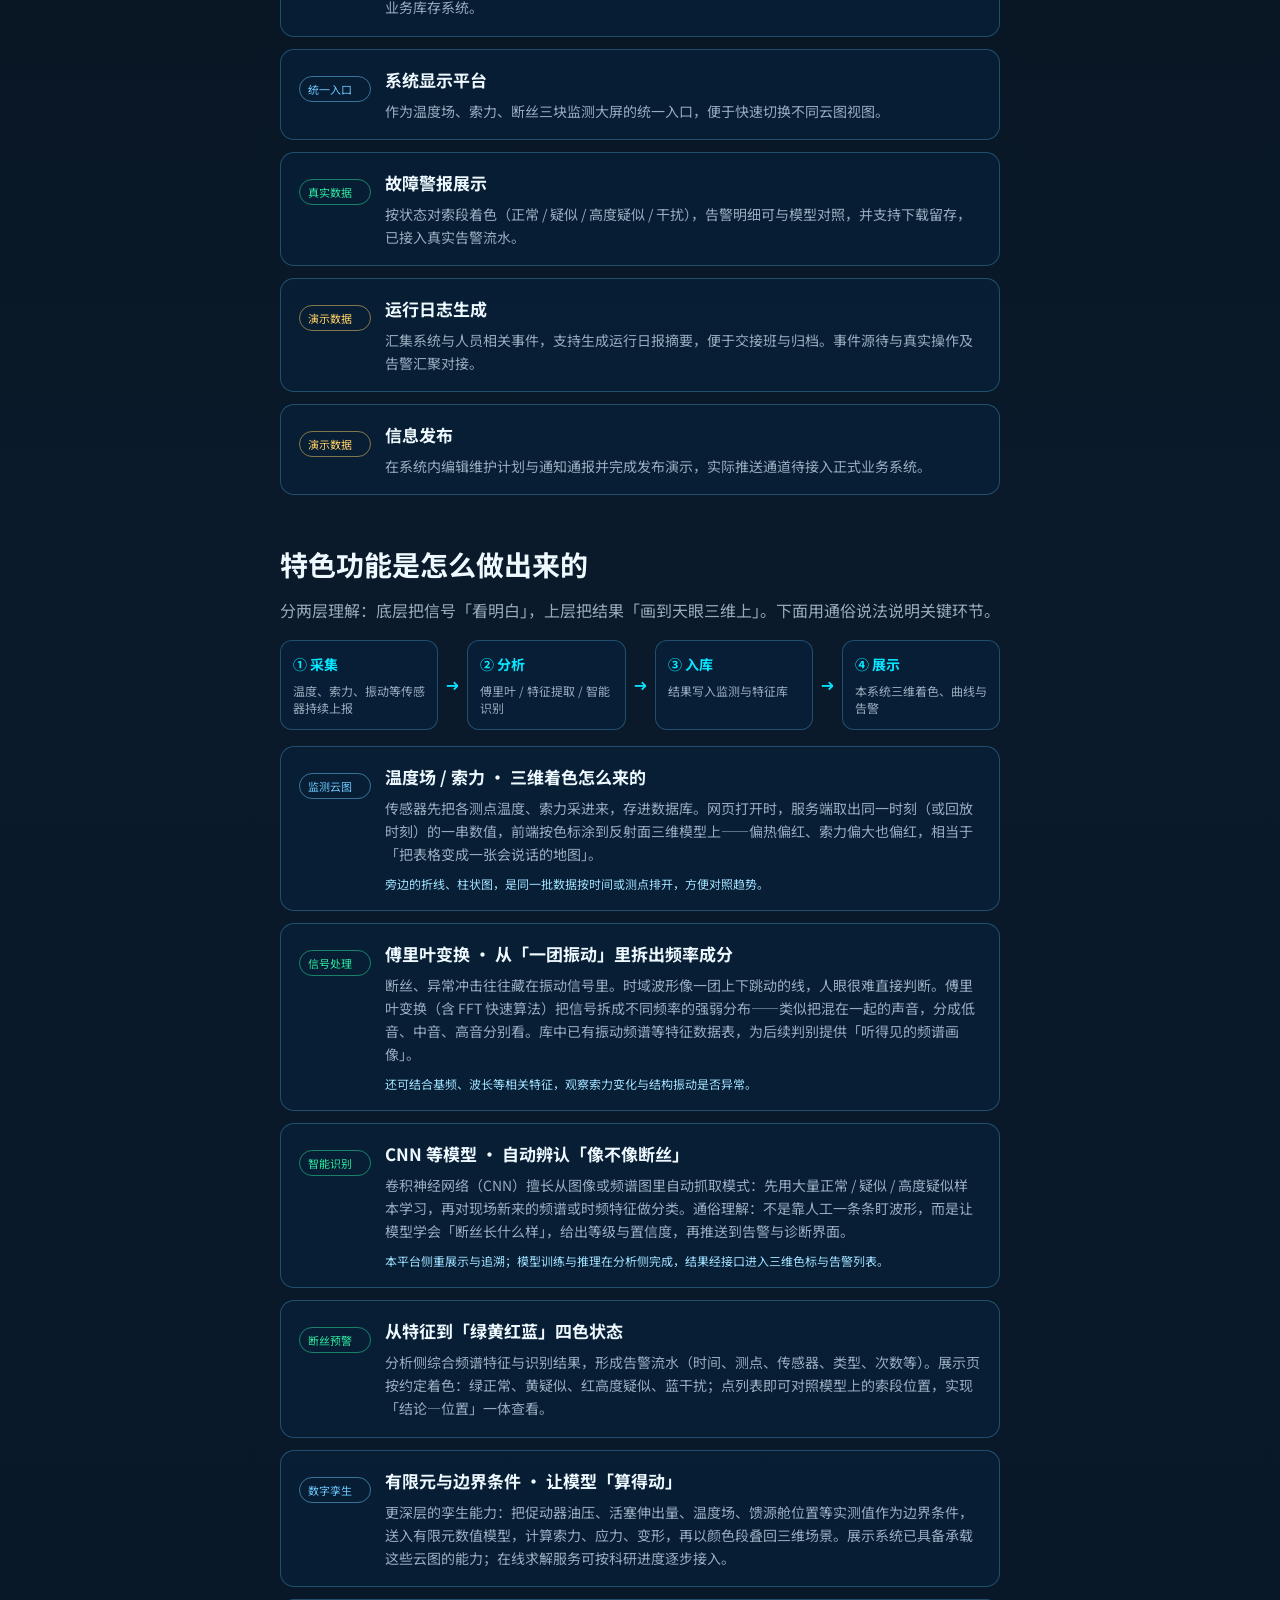
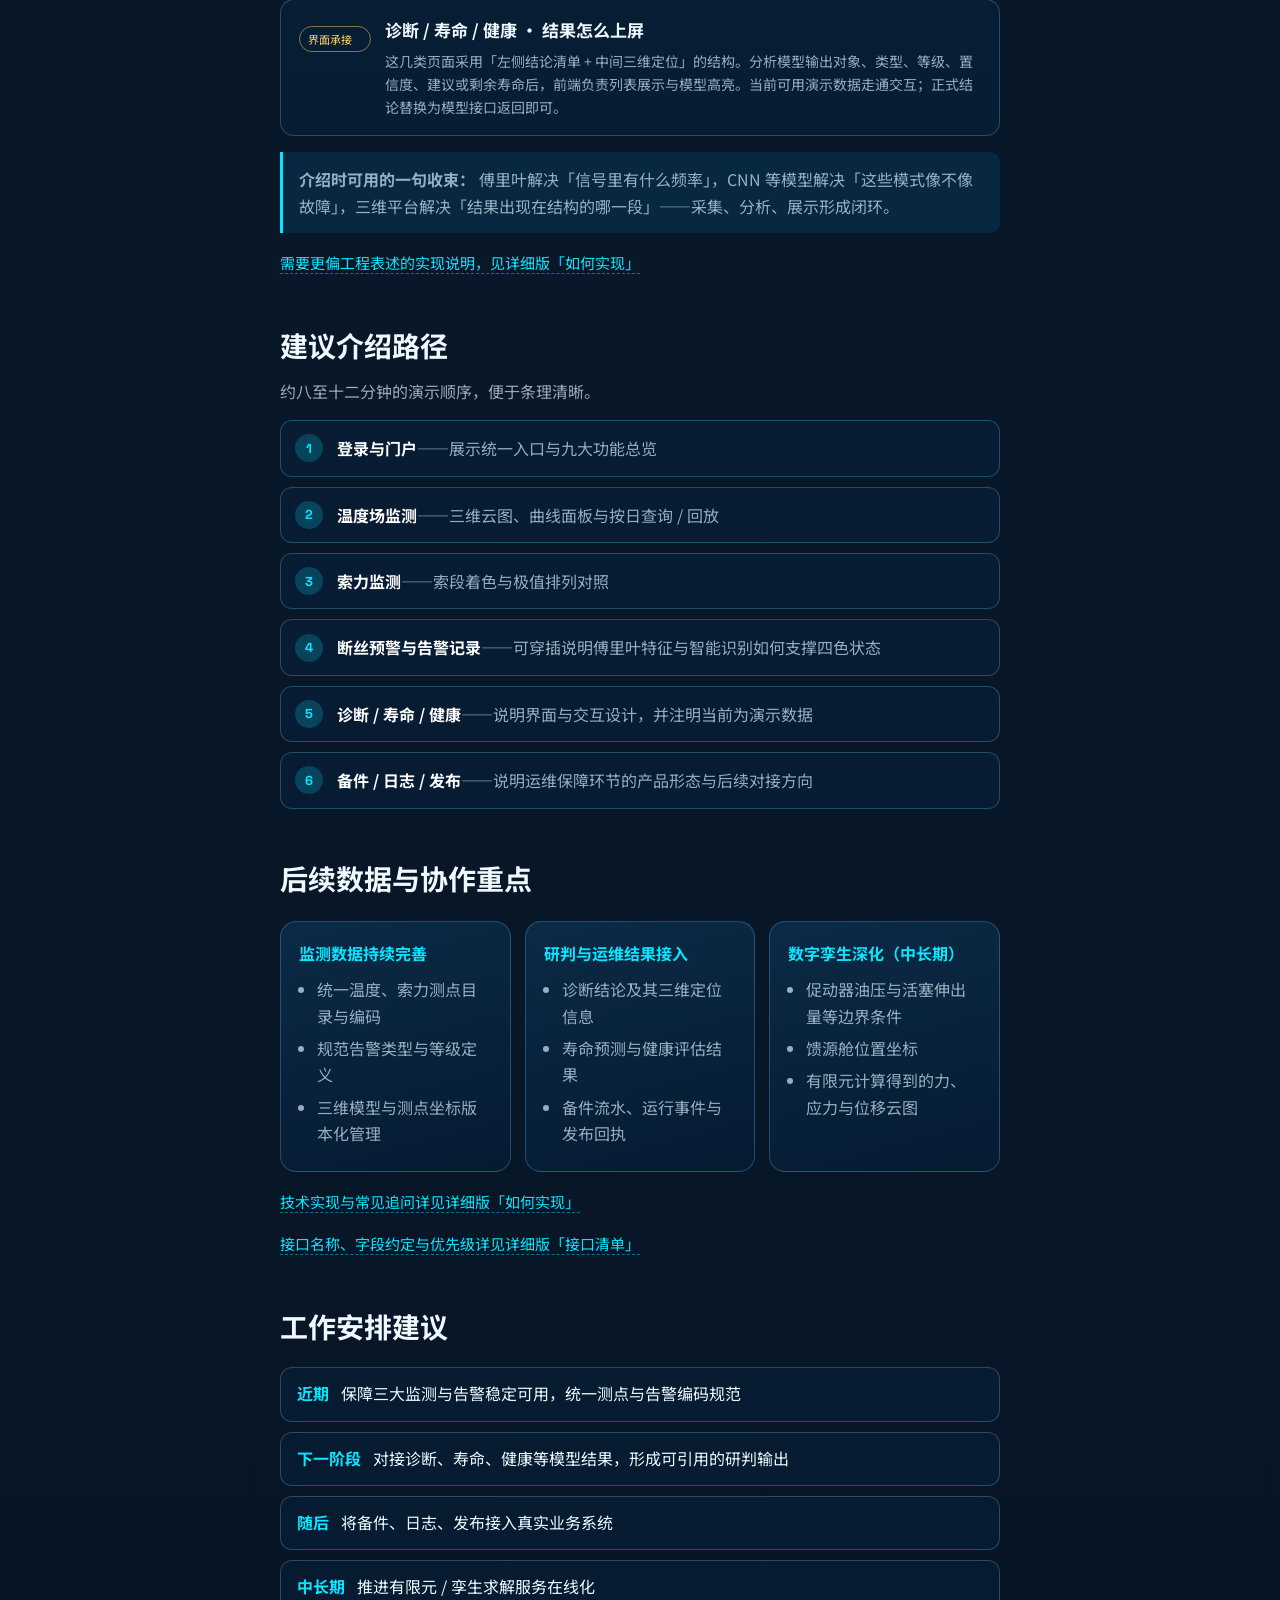
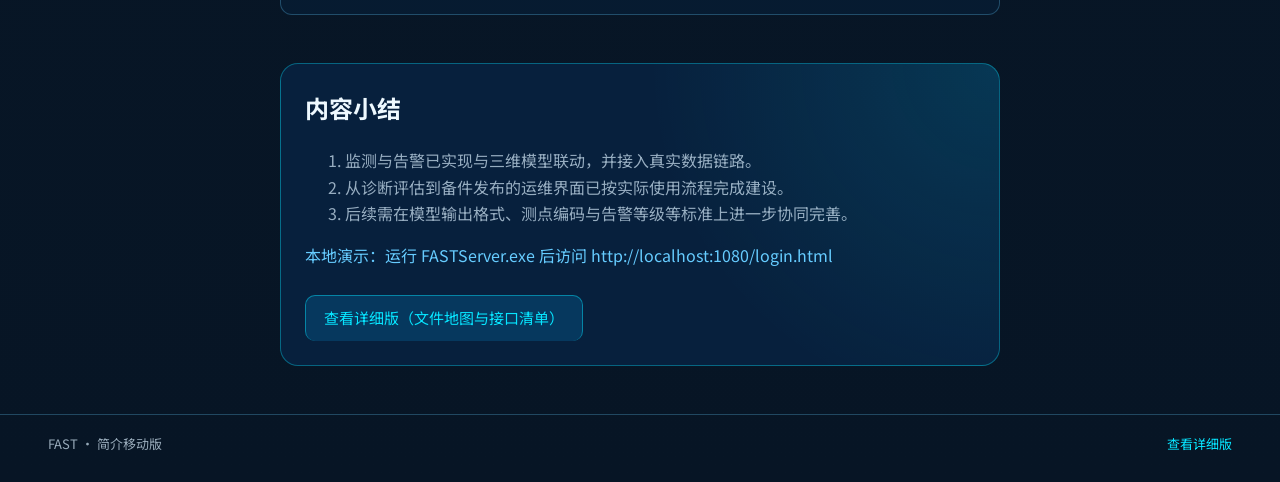
==== commit dd6a9901: "Add plain how-features-work section with FFT and CNN explanations" ====
--- a/plain.html
+++ b/plain.html
@@ -138,6 +138,82 @@
       </div>
     </section>
 
+    <section id="how-plain">
+      <div class="sec-head">
+        <h2>特色功能是怎么做出来的</h2>
+        <p>分两层理解：底层把信号「看明白」，上层把结果「画到天眼三维上」。下面用通俗说法说明关键环节。</p>
+      </div>
+
+      <div class="plain-pipeline">
+        <div class="pipe-step"><b>① 采集</b><span>温度、索力、振动等传感器持续上报</span></div>
+        <div class="pipe-arrow">→</div>
+        <div class="pipe-step"><b>② 分析</b><span>傅里叶 / 特征提取 / 智能识别</span></div>
+        <div class="pipe-arrow">→</div>
+        <div class="pipe-step"><b>③ 入库</b><span>结果写入监测与特征库</span></div>
+        <div class="pipe-arrow">→</div>
+        <div class="pipe-step"><b>④ 展示</b><span>本系统三维着色、曲线与告警</span></div>
+      </div>
+
+      <div class="plain-list" style="margin-top:16px">
+        <div class="plain-row">
+          <span class="badge hub">监测云图</span>
+          <div>
+            <h3>温度场 / 索力 · 三维着色怎么来的</h3>
+            <p>传感器先把各测点温度、索力采进来，存进数据库。网页打开时，服务端取出同一时刻（或回放时刻）的一串数值，前端按色标涂到反射面三维模型上——偏热偏红、索力偏大也偏红，相当于「把表格变成一张会说话的地图」。</p>
+            <p class="hint">旁边的折线、柱状图，是同一批数据按时间或测点排开，方便对照趋势。</p>
+          </div>
+        </div>
+
+        <div class="plain-row">
+          <span class="badge real">信号处理</span>
+          <div>
+            <h3>傅里叶变换 · 从「一团振动」里拆出频率成分</h3>
+            <p>断丝、异常冲击往往藏在振动信号里。时域波形像一团上下跳动的线，人眼很难直接判断。傅里叶变换（含 FFT 快速算法）把信号拆成不同频率的强弱分布——类似把混在一起的声音，分成低音、中音、高音分别看。库中已有振动频谱等特征数据表，为后续判别提供「听得见的频谱画像」。</p>
+            <p class="hint">还可结合基频、波长等相关特征，观察索力变化与结构振动是否异常。</p>
+          </div>
+        </div>
+
+        <div class="plain-row">
+          <span class="badge real">智能识别</span>
+          <div>
+            <h3>CNN 等模型 · 自动辨认「像不像断丝」</h3>
+            <p>卷积神经网络（CNN）擅长从图像或频谱图里自动抓取模式：先用大量正常 / 疑似 / 高度疑似样本学习，再对现场新来的频谱或时频特征做分类。通俗理解：不是靠人工一条条盯波形，而是让模型学会「断丝长什么样」，给出等级与置信度，再推送到告警与诊断界面。</p>
+            <p class="hint">本平台侧重展示与追溯；模型训练与推理在分析侧完成，结果经接口进入三维色标与告警列表。</p>
+          </div>
+        </div>
+
+        <div class="plain-row">
+          <span class="badge real">断丝预警</span>
+          <div>
+            <h3>从特征到「绿黄红蓝」四色状态</h3>
+            <p>分析侧综合频谱特征与识别结果，形成告警流水（时间、测点、传感器、类型、次数等）。展示页按约定着色：绿正常、黄疑似、红高度疑似、蓝干扰；点列表即可对照模型上的索段位置，实现「结论—位置」一体查看。</p>
+          </div>
+        </div>
+
+        <div class="plain-row">
+          <span class="badge hub">数字孪生</span>
+          <div>
+            <h3>有限元与边界条件 · 让模型「算得动」</h3>
+            <p>更深层的孪生能力：把促动器油压、活塞伸出量、温度场、馈源舱位置等实测值作为边界条件，送入有限元数值模型，计算索力、应力、变形，再以颜色段叠回三维场景。展示系统已具备承载这些云图的能力；在线求解服务可按科研进度逐步接入。</p>
+          </div>
+        </div>
+
+        <div class="plain-row">
+          <span class="badge demo">界面承接</span>
+          <div>
+            <h3>诊断 / 寿命 / 健康 · 结果怎么上屏</h3>
+            <p>这几类页面采用「左侧结论清单 + 中间三维定位」的结构。分析模型输出对象、类型、等级、置信度、建议或剩余寿命后，前端负责列表展示与模型高亮。当前可用演示数据走通交互；正式结论替换为模型接口返回即可。</p>
+          </div>
+        </div>
+      </div>
+
+      <div class="callout" style="margin-top:16px">
+        <strong>介绍时可用的一句收束：</strong>
+        傅里叶解决「信号里有什么频率」，CNN 等模型解决「这些模式像不像故障」，三维平台解决「结果出现在结构的哪一段」——采集、分析、展示形成闭环。
+      </div>
+      <p class="to-detail mid"><a href="index.html#how">需要更偏工程表述的实现说明，见详细版「如何实现」</a></p>
+    </section>
+
     <section>
       <div class="sec-head">
         <h2>建议介绍路径</h2>
@@ -147,7 +223,7 @@
         <li><b>登录与门户</b>——展示统一入口与九大功能总览</li>
         <li><b>温度场监测</b>——三维云图、曲线面板与按日查询 / 回放</li>
         <li><b>索力监测</b>——索段着色与极值排列对照</li>
-        <li><b>断丝预警与告警记录</b>——状态色标、列表联动与导出能力</li>
+        <li><b>断丝预警与告警记录</b>——可穿插说明傅里叶特征与智能识别如何支撑四色状态</li>
         <li><b>诊断 / 寿命 / 健康</b>——说明界面与交互设计，并注明当前为演示数据</li>
         <li><b>备件 / 日志 / 发布</b>——说明运维保障环节的产品形态与后续对接方向</li>
       </ol>
--- a/styles.css
+++ b/styles.css
@@ -220,6 +220,33 @@
 .plain-flow b { color: #fff; }
 .plain-flow em { color: var(--demo); font-style: normal; }
 
+.plain-pipeline {
+  display: flex;
+  flex-wrap: wrap;
+  align-items: stretch;
+  gap: 8px;
+  margin-top: 16px;
+}
+.pipe-step {
+  flex: 1 1 120px;
+  min-width: 110px;
+  padding: 12px;
+  border-radius: 12px;
+  border: 1px solid var(--line);
+  background: rgba(8, 32, 58, 0.8);
+  display: flex;
+  flex-direction: column;
+  gap: 6px;
+}
+.pipe-step b { color: var(--cyan); font-size: 14px; }
+.pipe-step span { color: var(--muted); font-size: 12px; line-height: 1.45; }
+.pipe-arrow {
+  align-self: center;
+  color: var(--cyan);
+  font-family: var(--display);
+  font-weight: 700;
+}
+
 @media (max-width: 960px) {
   .plain-steps { grid-template-columns: 1fr; }
   .plain-row { grid-template-columns: 1fr; }
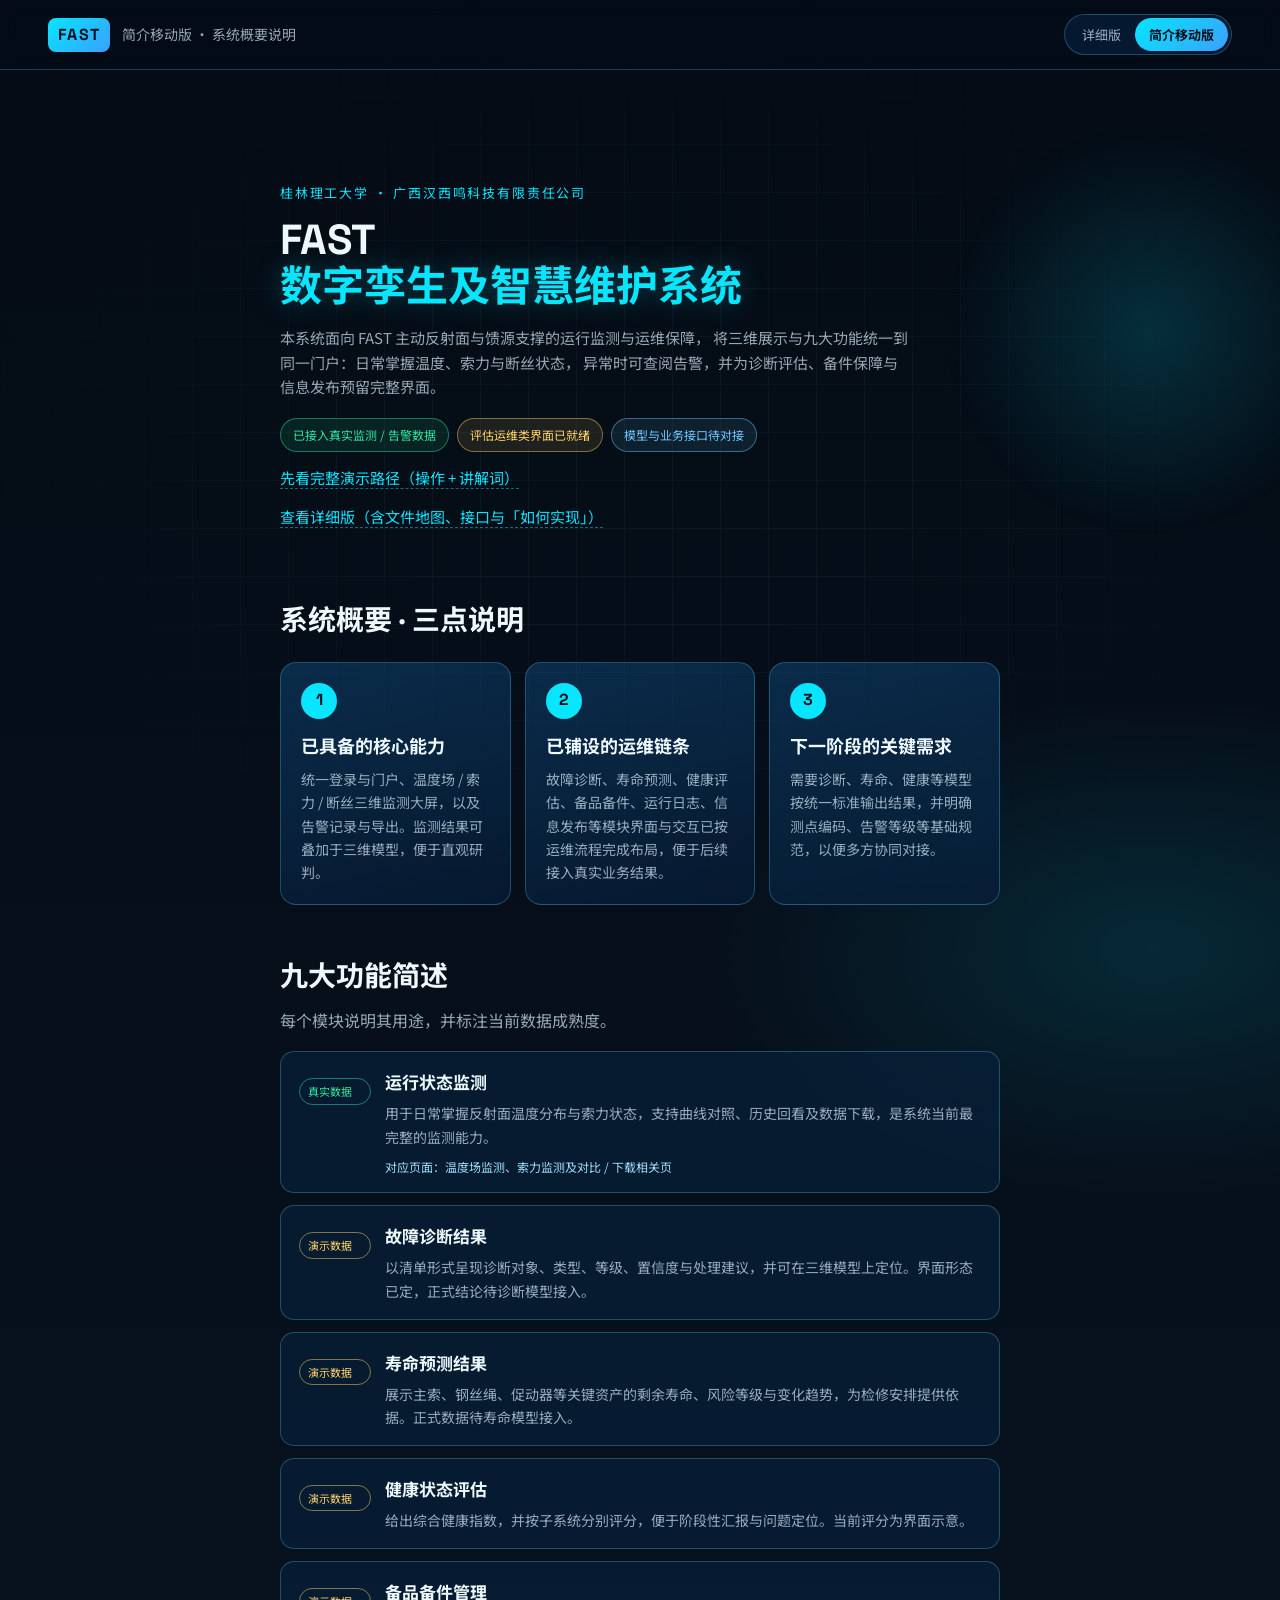
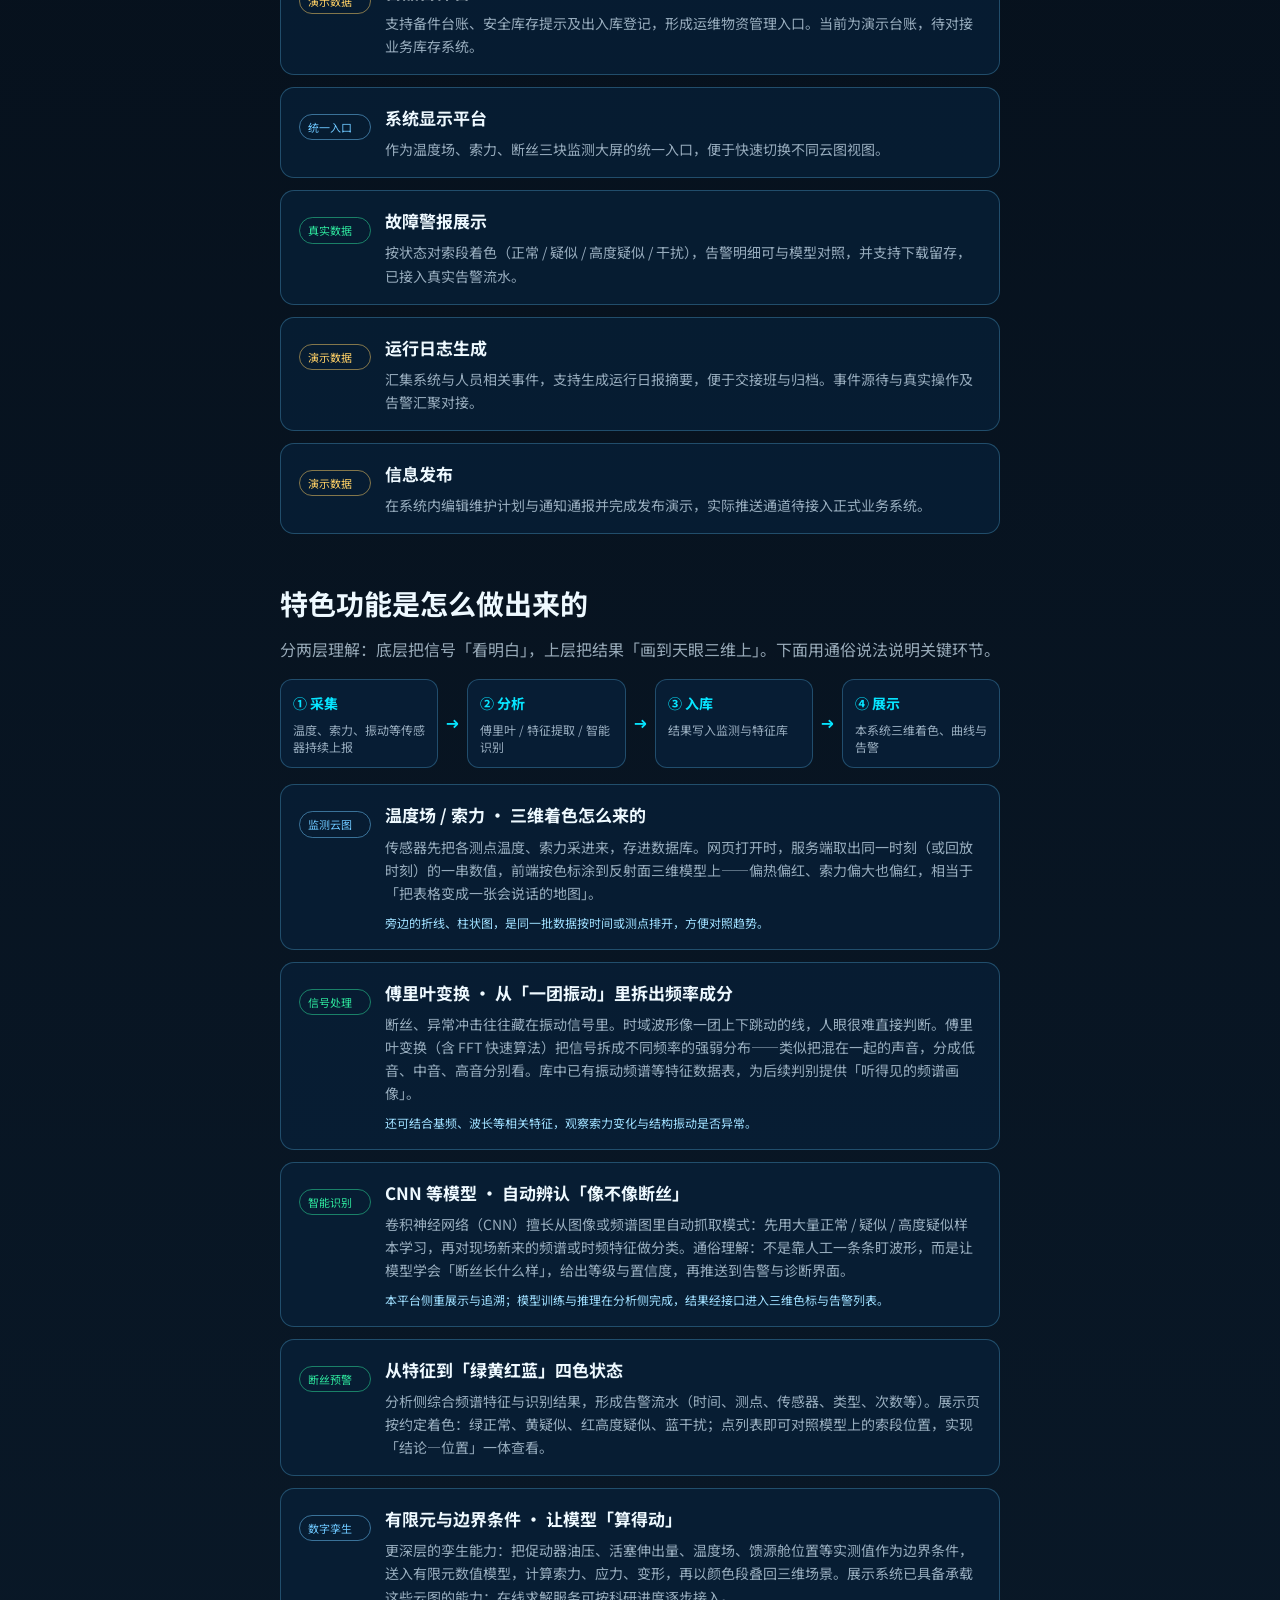
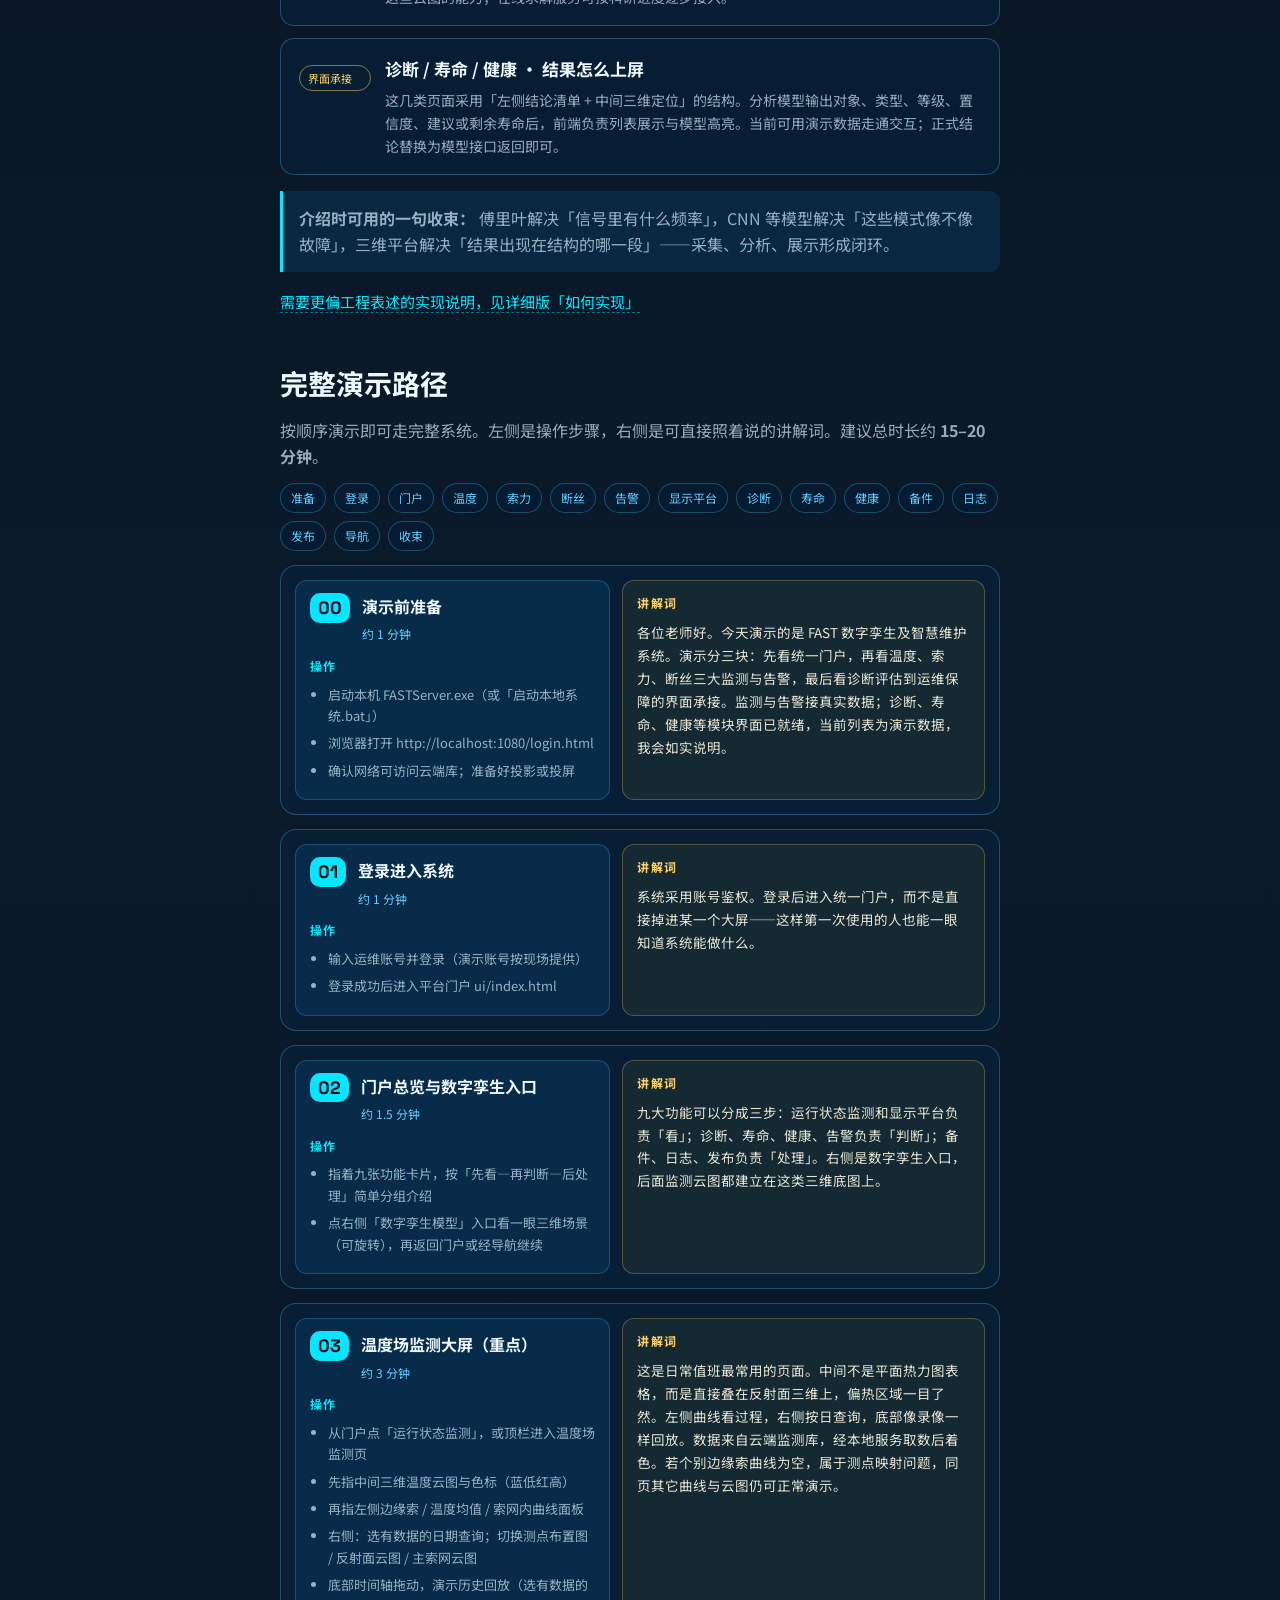
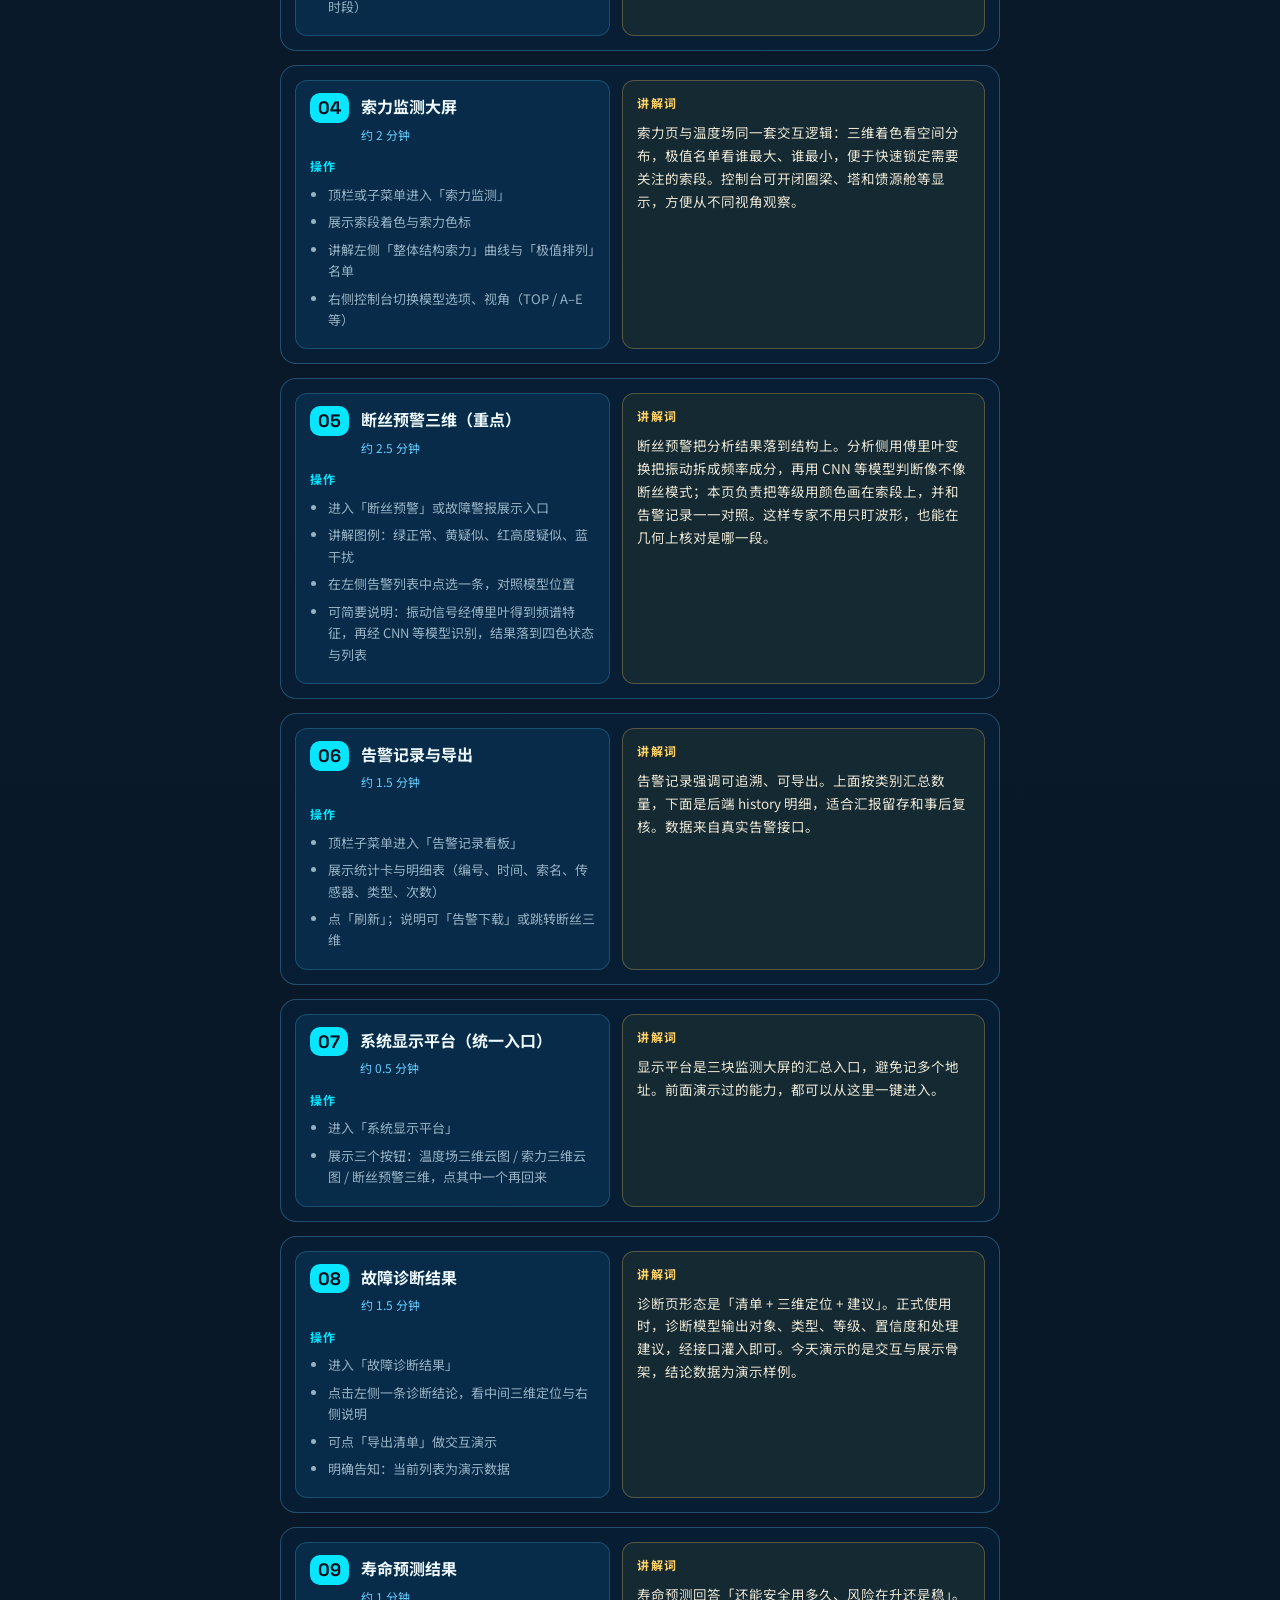
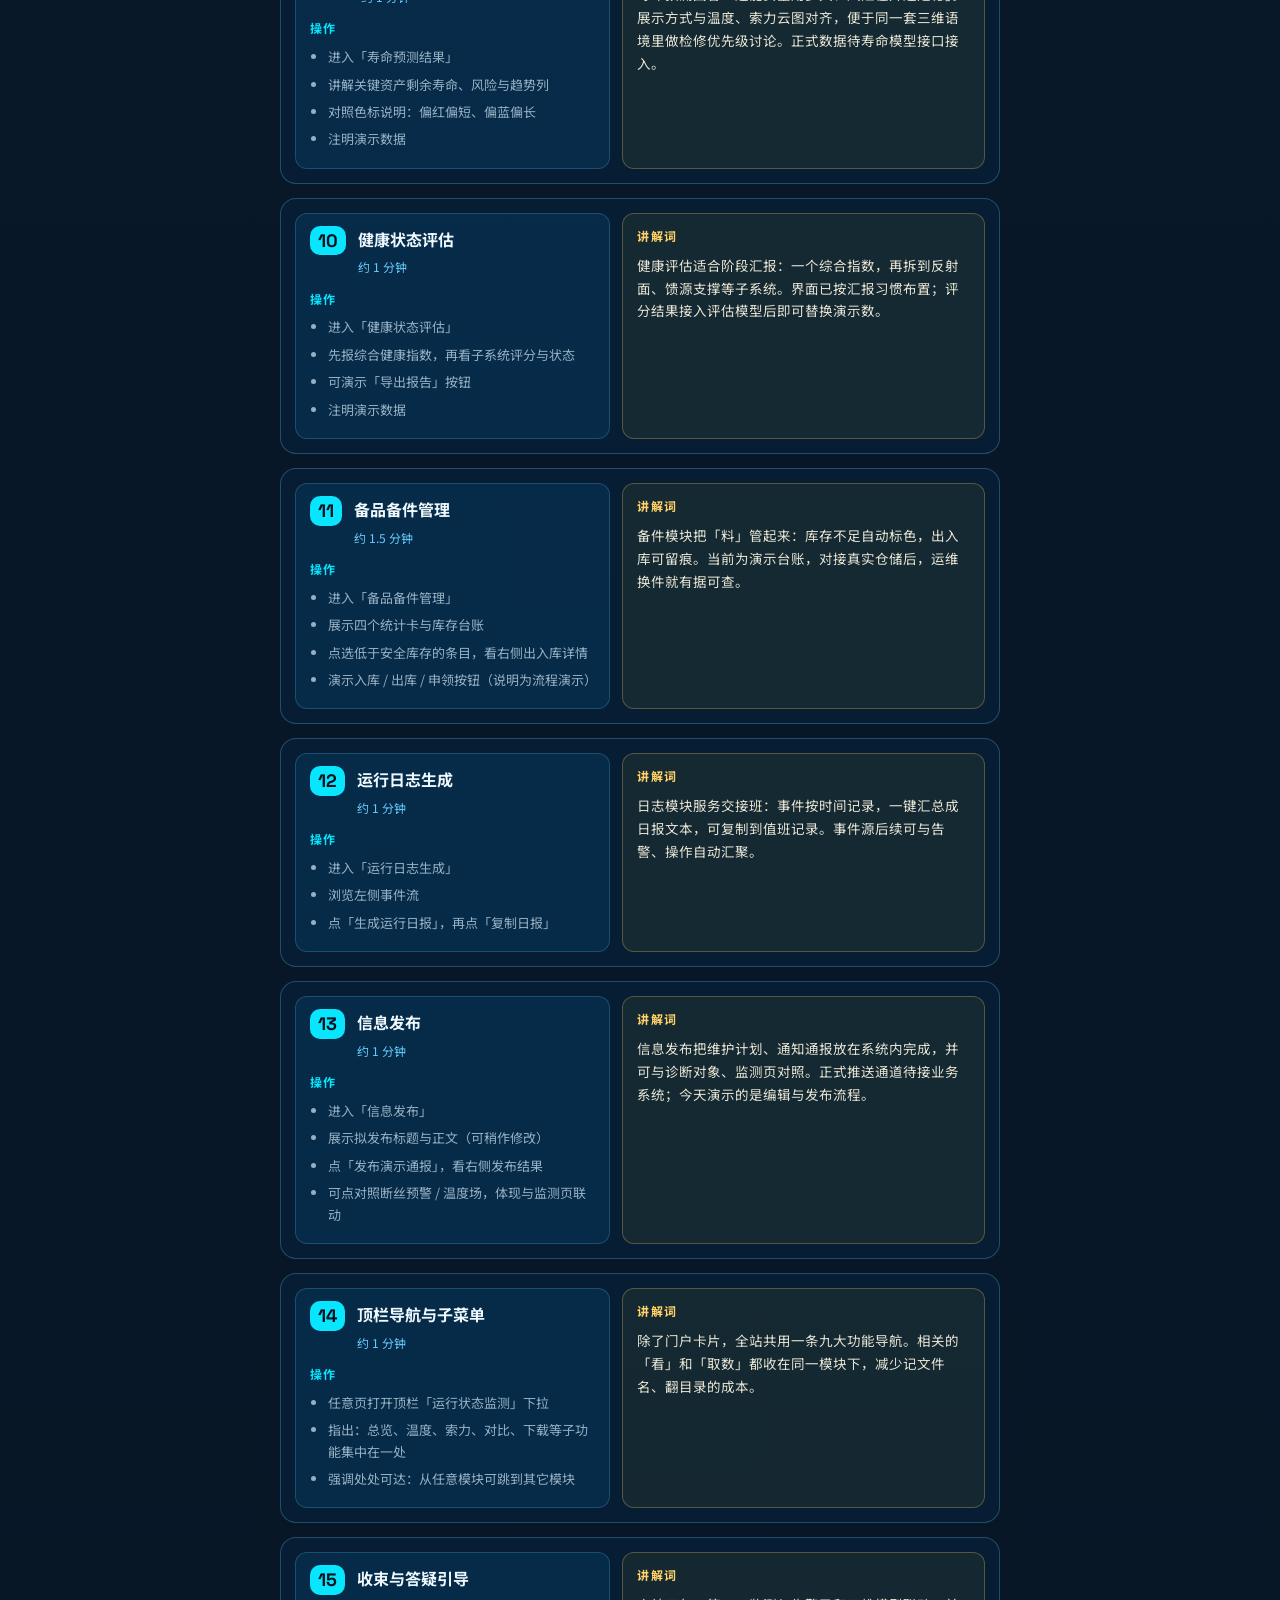
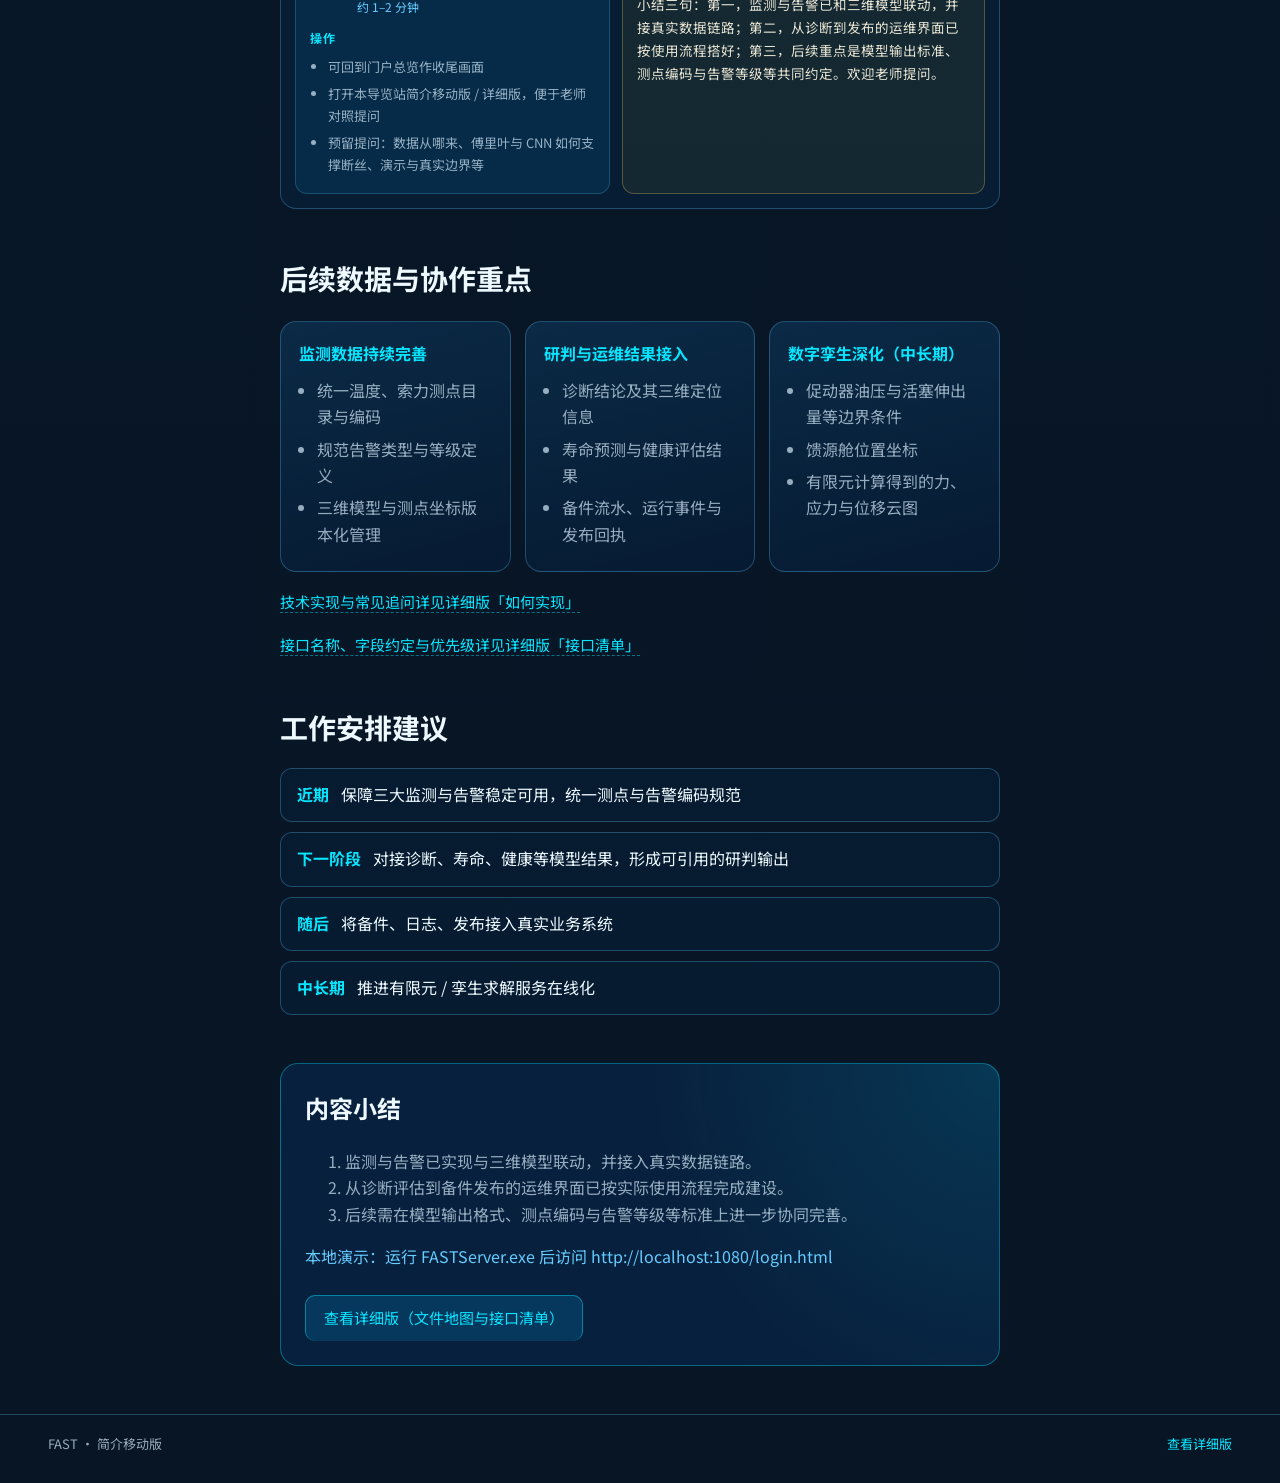
==== commit 3dea24d6: "Add full demo path with operations and narration scripts" ====
--- a/plain.html
+++ b/plain.html
@@ -39,6 +39,7 @@
         <span class="pill demo">评估运维类界面已就绪</span>
         <span class="pill todo">模型与业务接口待对接</span>
       </div>
+      <p class="to-detail"><a href="#demo-path">先看完整演示路径（操作 + 讲解词）</a></p>
       <p class="to-detail"><a href="index.html">查看详细版（含文件地图、接口与「如何实现」）</a></p>
     </section>
 
@@ -214,19 +215,30 @@
       <p class="to-detail mid"><a href="index.html#how">需要更偏工程表述的实现说明，见详细版「如何实现」</a></p>
     </section>
 
-    <section>
-      <div class="sec-head">
-        <h2>建议介绍路径</h2>
-        <p>约八至十二分钟的演示顺序，便于条理清晰。</p>
-      </div>
-      <ol class="plain-flow">
-        <li><b>登录与门户</b>——展示统一入口与九大功能总览</li>
-        <li><b>温度场监测</b>——三维云图、曲线面板与按日查询 / 回放</li>
-        <li><b>索力监测</b>——索段着色与极值排列对照</li>
-        <li><b>断丝预警与告警记录</b>——可穿插说明傅里叶特征与智能识别如何支撑四色状态</li>
-        <li><b>诊断 / 寿命 / 健康</b>——说明界面与交互设计，并注明当前为演示数据</li>
-        <li><b>备件 / 日志 / 发布</b>——说明运维保障环节的产品形态与后续对接方向</li>
-      </ol>
+    <section id="demo-path">
+      <div class="sec-head">
+        <h2>完整演示路径</h2>
+        <p>按顺序演示即可走完整系统。左侧是操作步骤，右侧是可直接照着说的讲解词。建议总时长约 <b>15–20 分钟</b>。</p>
+      </div>
+      <div class="demo-toc">
+        <a href="#demo-step-00">准备</a>
+        <a href="#demo-step-01">登录</a>
+        <a href="#demo-step-02">门户</a>
+        <a href="#demo-step-03">温度</a>
+        <a href="#demo-step-04">索力</a>
+        <a href="#demo-step-05">断丝</a>
+        <a href="#demo-step-06">告警</a>
+        <a href="#demo-step-07">显示平台</a>
+        <a href="#demo-step-08">诊断</a>
+        <a href="#demo-step-09">寿命</a>
+        <a href="#demo-step-10">健康</a>
+        <a href="#demo-step-11">备件</a>
+        <a href="#demo-step-12">日志</a>
+        <a href="#demo-step-13">发布</a>
+        <a href="#demo-step-14">导航</a>
+        <a href="#demo-step-15">收束</a>
+      </div>
+      <div id="demoPath"></div>
     </section>
 
     <section>
@@ -291,5 +303,6 @@
     <span>FAST · 简介移动版</span>
     <a href="index.html">查看详细版</a>
   </footer>
+  <script src="demo-path.js"></script>
 </body>
 </html>
--- a/styles.css
+++ b/styles.css
@@ -247,6 +247,96 @@
   font-weight: 700;
 }
 
+.demo-toc {
+  display: flex;
+  flex-wrap: wrap;
+  gap: 8px;
+  margin: 14px 0 8px;
+}
+.demo-toc a {
+  text-decoration: none;
+  color: var(--cyan-dim);
+  font-size: 12px;
+  padding: 4px 10px;
+  border-radius: 999px;
+  border: 1px solid var(--line);
+  background: rgba(5, 28, 52, 0.75);
+}
+.demo-toc a:hover { color: #fff; border-color: var(--cyan); }
+
+.demo-step {
+  display: grid;
+  grid-template-columns: 1fr 1.15fr;
+  gap: 12px;
+  margin-top: 14px;
+  padding: 14px;
+  border-radius: 16px;
+  border: 1px solid var(--line);
+  background: rgba(8, 32, 58, 0.72);
+  scroll-margin-top: 80px;
+}
+.demo-do, .demo-say {
+  padding: 12px 14px;
+  border-radius: 12px;
+}
+.demo-do {
+  background: rgba(7, 118, 181, 0.16);
+  border: 1px solid rgba(102, 204, 255, 0.22);
+}
+.demo-say {
+  background: rgba(244, 233, 37, 0.06);
+  border: 1px solid rgba(255, 209, 102, 0.28);
+}
+.demo-head {
+  display: flex;
+  gap: 12px;
+  align-items: flex-start;
+  margin-bottom: 10px;
+}
+.step-no {
+  flex: 0 0 auto;
+  font-family: var(--display);
+  font-weight: 700;
+  font-size: 18px;
+  color: #06101c;
+  background: var(--cyan);
+  border-radius: 10px;
+  padding: 4px 8px;
+  line-height: 1.2;
+}
+.demo-head h3 { margin: 0; font-size: 16px; }
+.demo-time {
+  display: inline-block;
+  margin-top: 4px;
+  font-size: 12px;
+  color: var(--cyan-dim);
+}
+.do-label, .say-label {
+  margin: 0 0 8px;
+  font-size: 12px;
+  letter-spacing: 0.12em;
+  font-weight: 700;
+}
+.do-label { color: var(--cyan); }
+.say-label { color: var(--demo); }
+.demo-do ul {
+  margin: 0;
+  padding-left: 18px;
+  color: var(--muted);
+  font-size: 13px;
+}
+.demo-do li { margin: 6px 0; }
+.demo-say p:last-child {
+  margin: 0;
+  color: rgba(255, 250, 230, 0.9);
+  font-size: 13.5px;
+  line-height: 1.7;
+}
+
+@media (max-width: 720px) {
+  .demo-step { grid-template-columns: 1fr; }
+}
+
 @media (max-width: 960px) {
   .plain-steps { grid-template-columns: 1fr; }
   .plain-row { grid-template-columns: 1fr; }
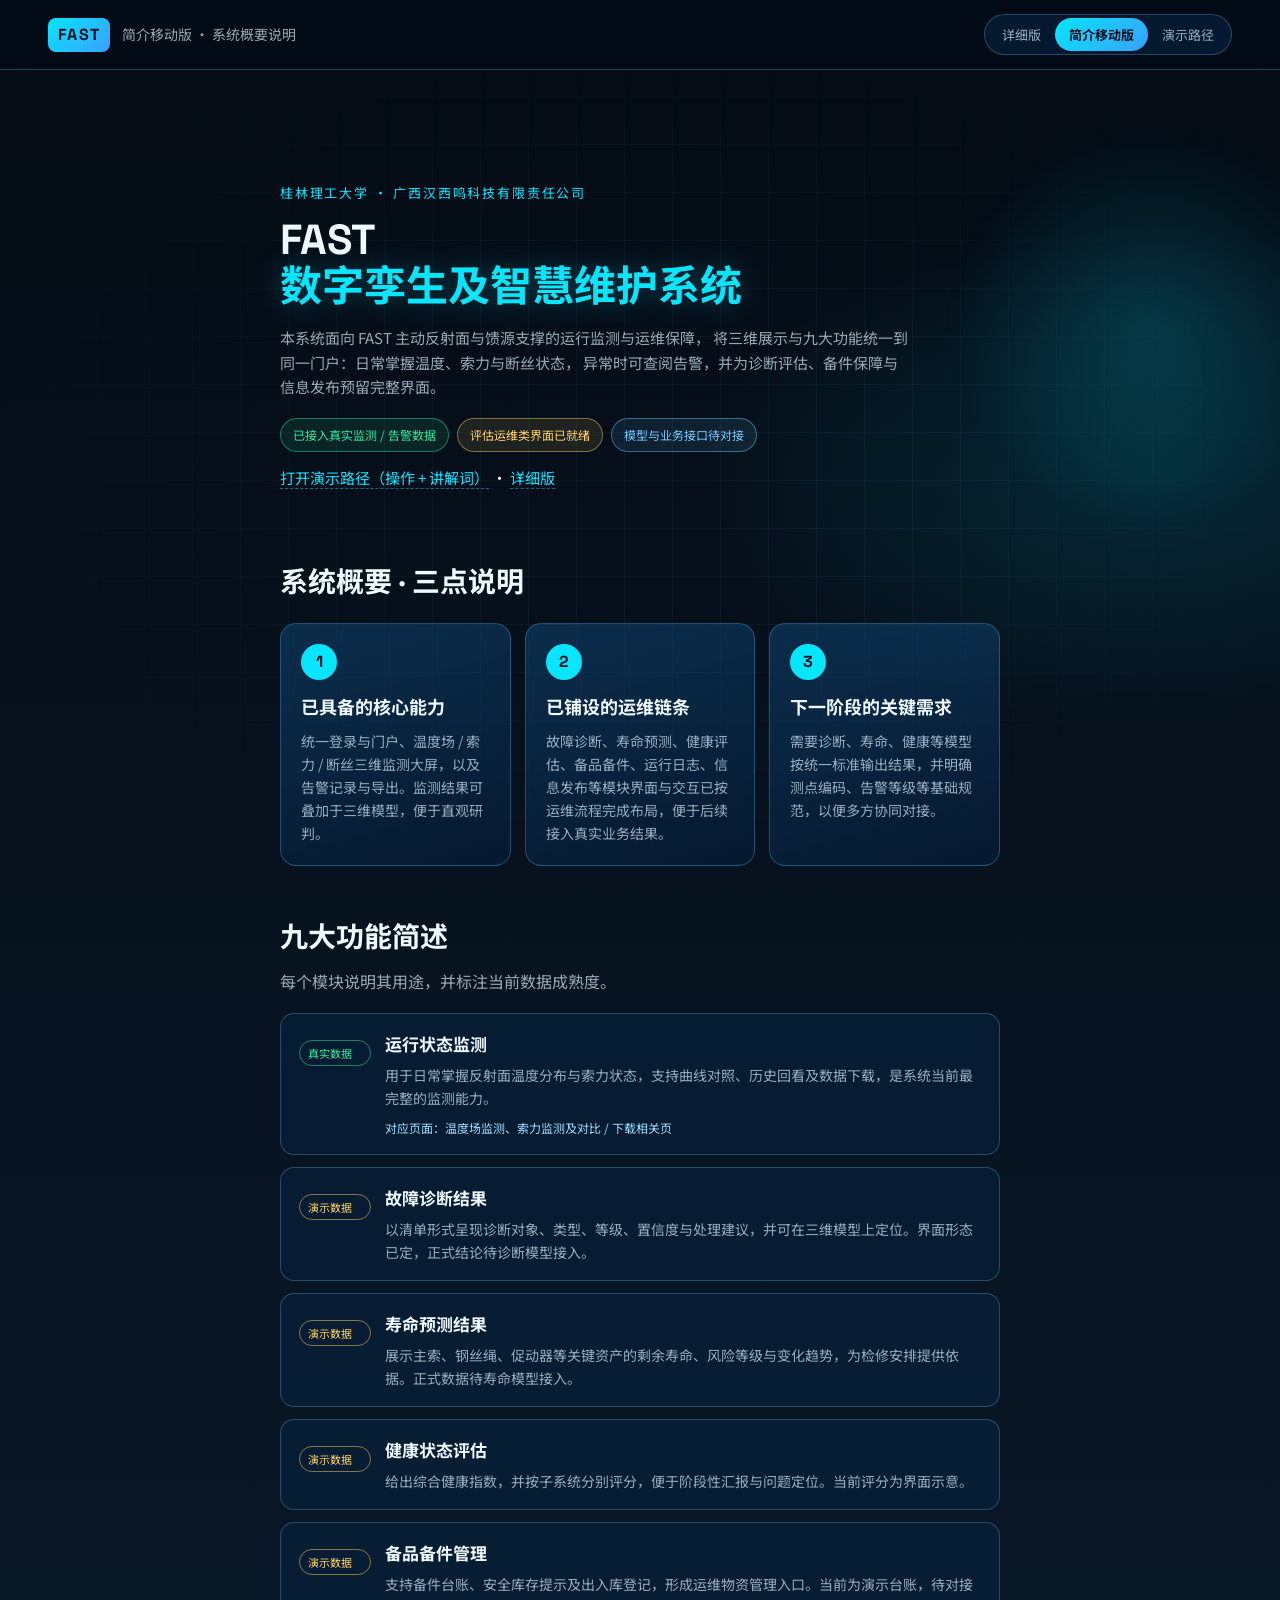
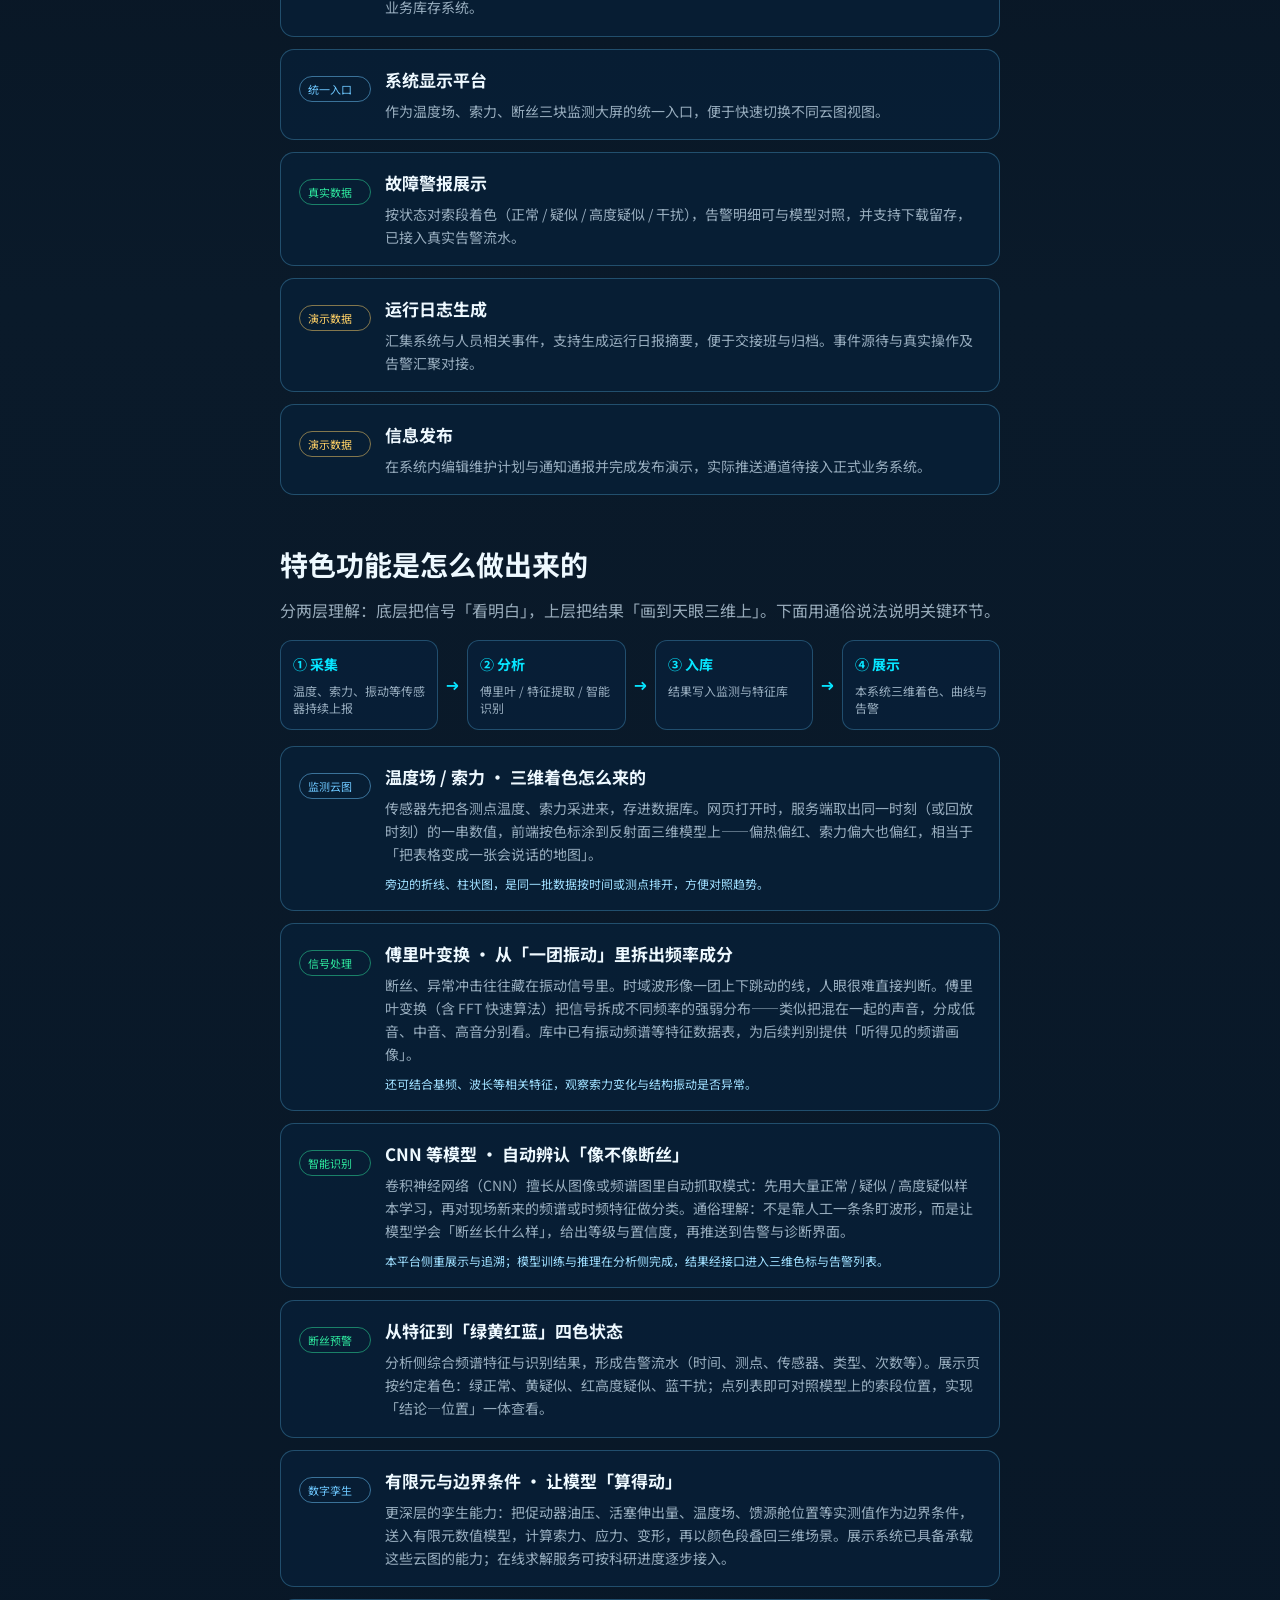
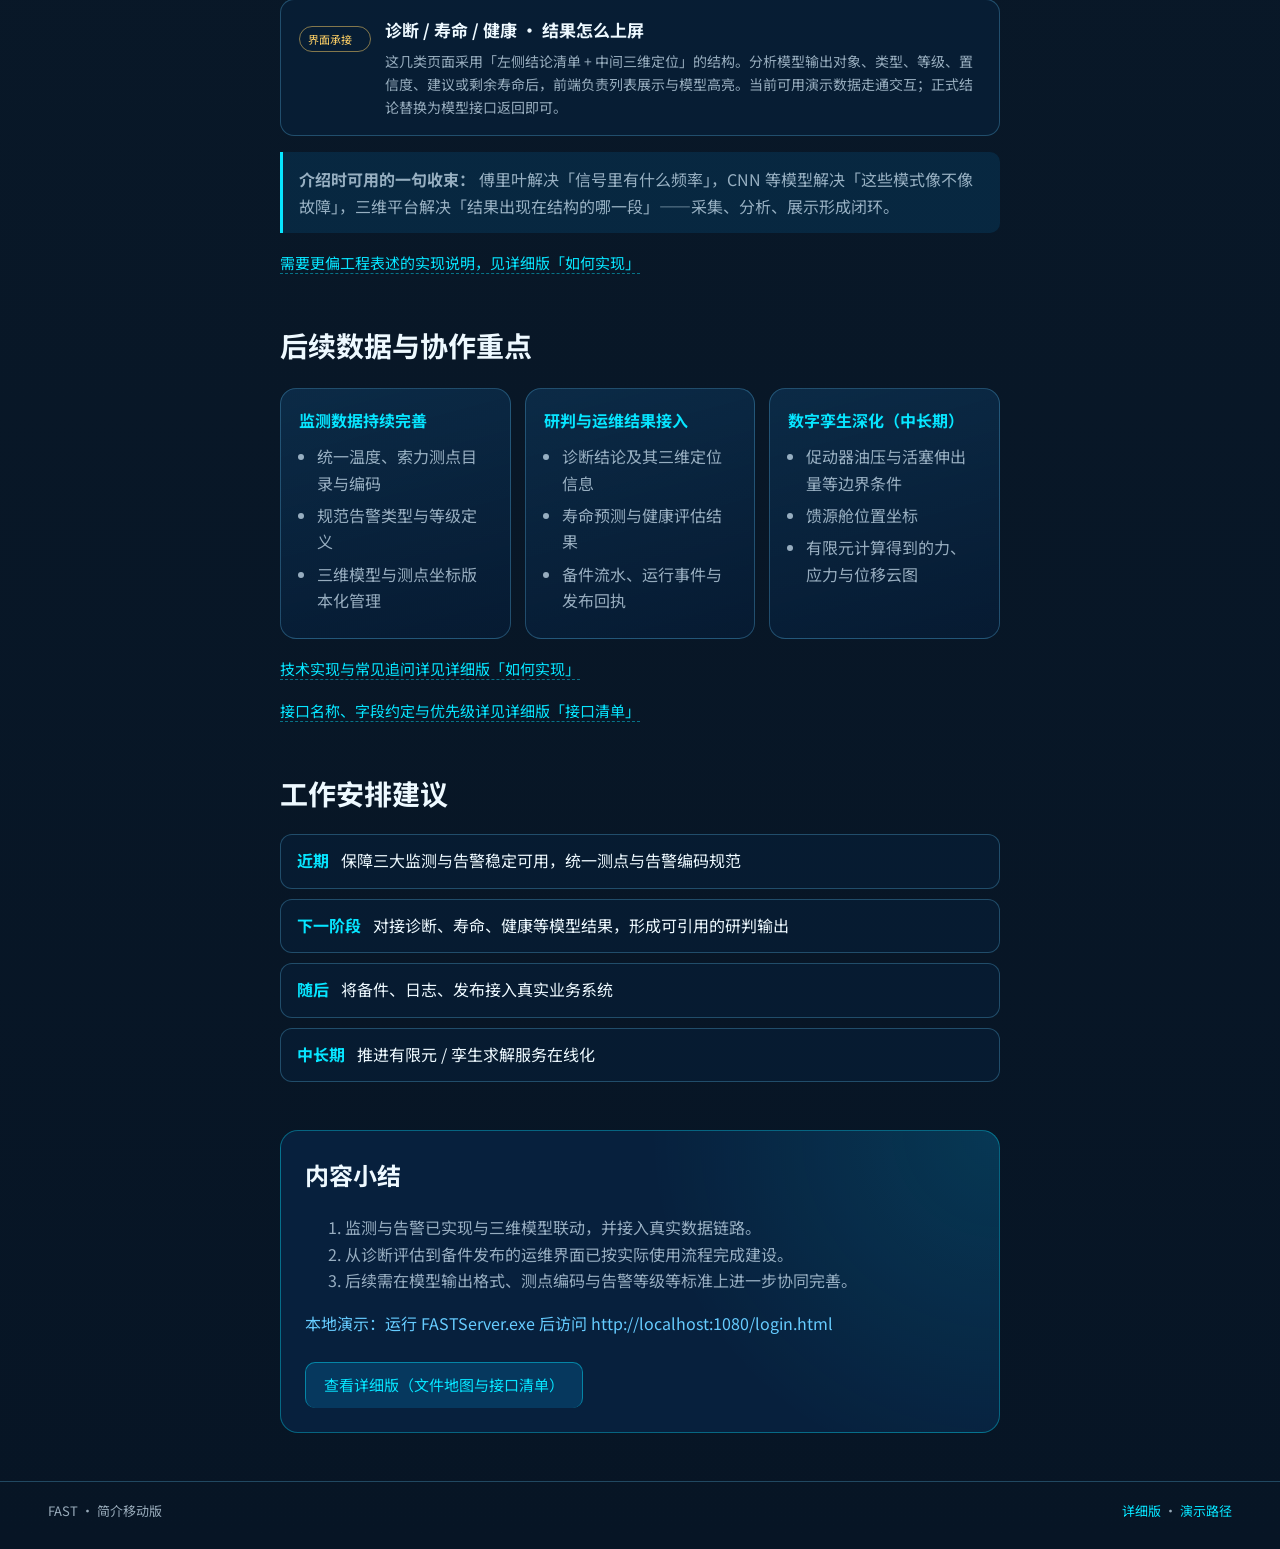
==== commit 2148a784: "Split demo path into standalone page alongside detail and brief" ====
--- a/plain.html
+++ b/plain.html
@@ -22,6 +22,7 @@
     <div class="version-switch" role="navigation" aria-label="版本切换">
       <a class="vs-btn" href="index.html">详细版</a>
       <a class="vs-btn is-active" href="plain.html">简介移动版</a>
+      <a class="vs-btn" href="demo.html">演示路径</a>
     </div>
   </header>
 
@@ -39,8 +40,7 @@
         <span class="pill demo">评估运维类界面已就绪</span>
         <span class="pill todo">模型与业务接口待对接</span>
       </div>
-      <p class="to-detail"><a href="#demo-path">先看完整演示路径（操作 + 讲解词）</a></p>
-      <p class="to-detail"><a href="index.html">查看详细版（含文件地图、接口与「如何实现」）</a></p>
+      <p class="to-detail"><a href="demo.html">打开演示路径（操作 + 讲解词）</a> · <a href="index.html">详细版</a></p>
     </section>
 
     <section>
@@ -213,32 +213,6 @@
         傅里叶解决「信号里有什么频率」，CNN 等模型解决「这些模式像不像故障」，三维平台解决「结果出现在结构的哪一段」——采集、分析、展示形成闭环。
       </div>
       <p class="to-detail mid"><a href="index.html#how">需要更偏工程表述的实现说明，见详细版「如何实现」</a></p>
-    </section>
-
-    <section id="demo-path">
-      <div class="sec-head">
-        <h2>完整演示路径</h2>
-        <p>按顺序演示即可走完整系统。左侧是操作步骤，右侧是可直接照着说的讲解词。建议总时长约 <b>15–20 分钟</b>。</p>
-      </div>
-      <div class="demo-toc">
-        <a href="#demo-step-00">准备</a>
-        <a href="#demo-step-01">登录</a>
-        <a href="#demo-step-02">门户</a>
-        <a href="#demo-step-03">温度</a>
-        <a href="#demo-step-04">索力</a>
-        <a href="#demo-step-05">断丝</a>
-        <a href="#demo-step-06">告警</a>
-        <a href="#demo-step-07">显示平台</a>
-        <a href="#demo-step-08">诊断</a>
-        <a href="#demo-step-09">寿命</a>
-        <a href="#demo-step-10">健康</a>
-        <a href="#demo-step-11">备件</a>
-        <a href="#demo-step-12">日志</a>
-        <a href="#demo-step-13">发布</a>
-        <a href="#demo-step-14">导航</a>
-        <a href="#demo-step-15">收束</a>
-      </div>
-      <div id="demoPath"></div>
     </section>
 
     <section>
@@ -301,8 +275,11 @@
 
   <footer class="site-foot">
     <span>FAST · 简介移动版</span>
-    <a href="index.html">查看详细版</a>
+    <span>
+      <a href="index.html">详细版</a>
+      ·
+      <a href="demo.html">演示路径</a>
+    </span>
   </footer>
-  <script src="demo-path.js"></script>
 </body>
 </html>
--- a/styles.css
+++ b/styles.css
@@ -127,6 +127,12 @@
   width: min(720px, calc(100% - 28px));
   padding-bottom: 48px;
 }
+body.demo-page main {
+  width: min(980px, calc(100% - 28px));
+}
+.version-switch .vs-btn {
+  white-space: nowrap;
+}
 body.plain-page .hero h1 {
   font-size: clamp(28px, 8vw, 42px);
 }
